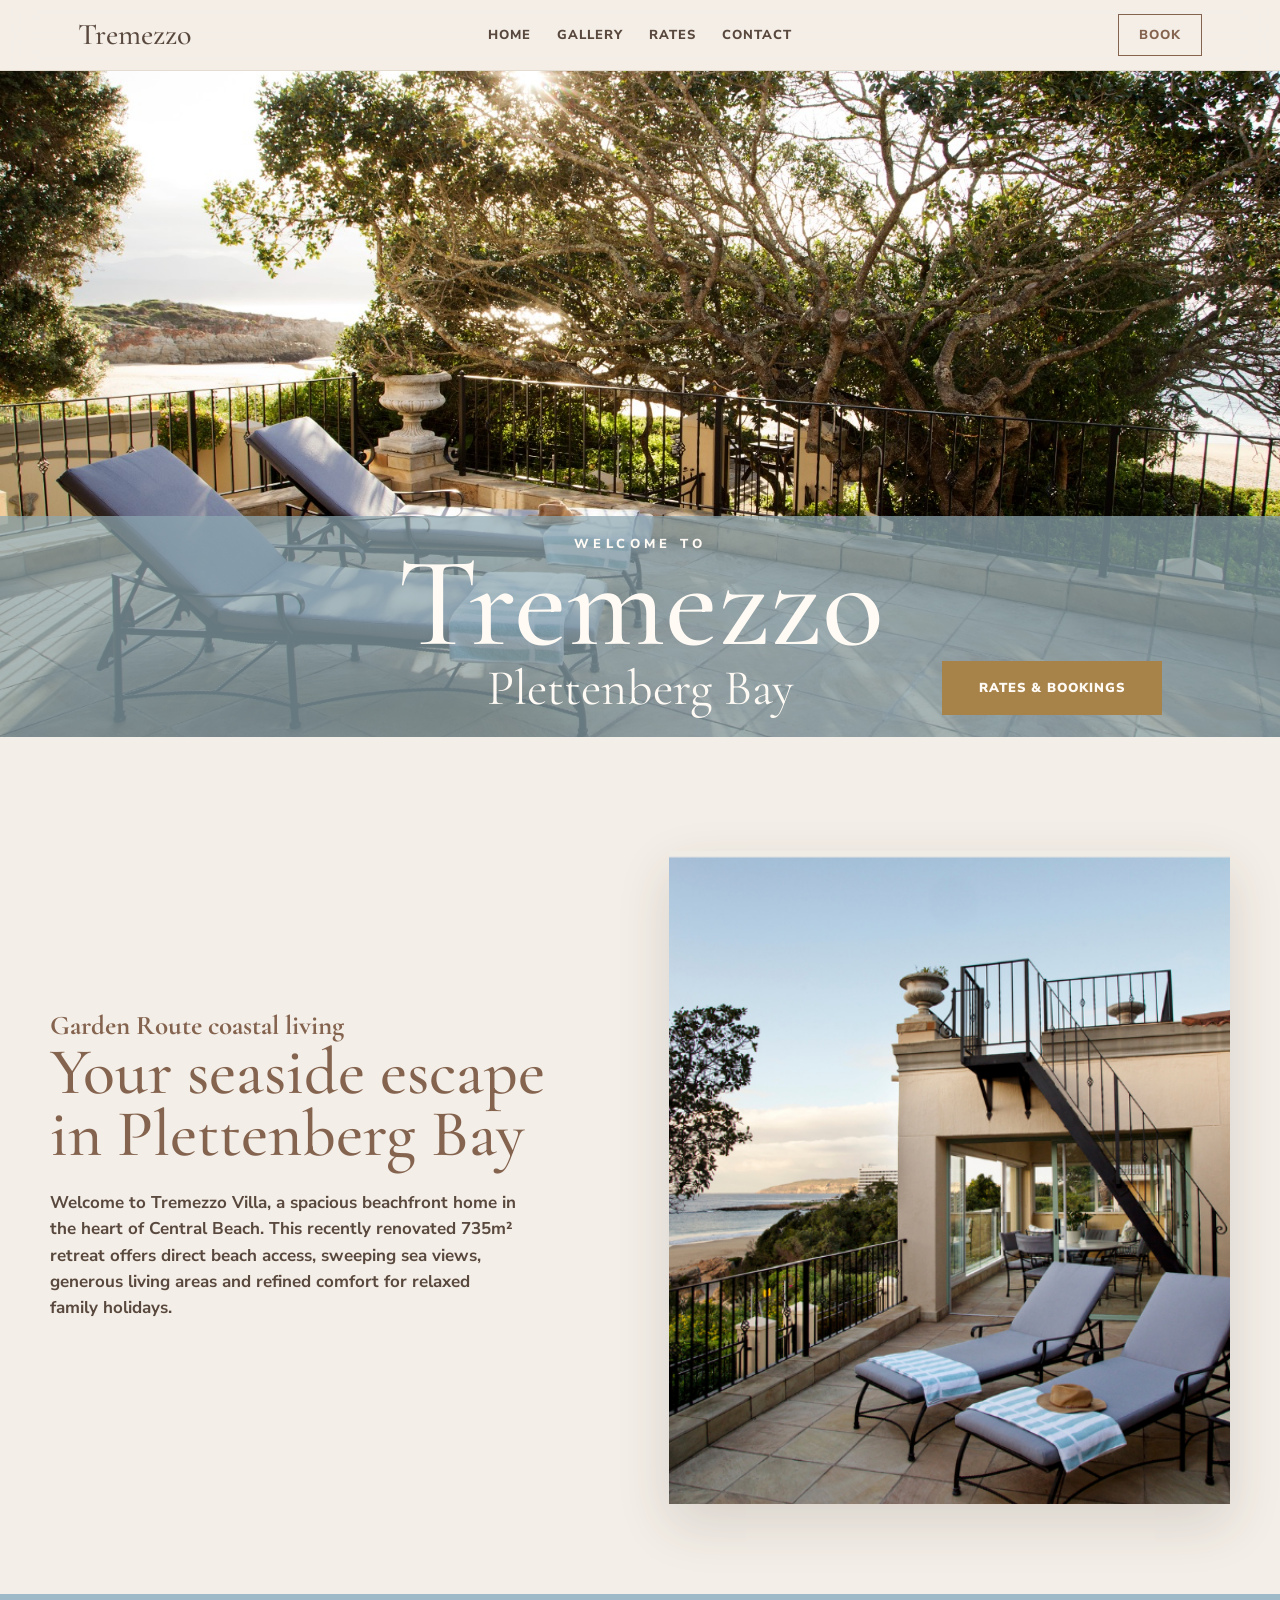
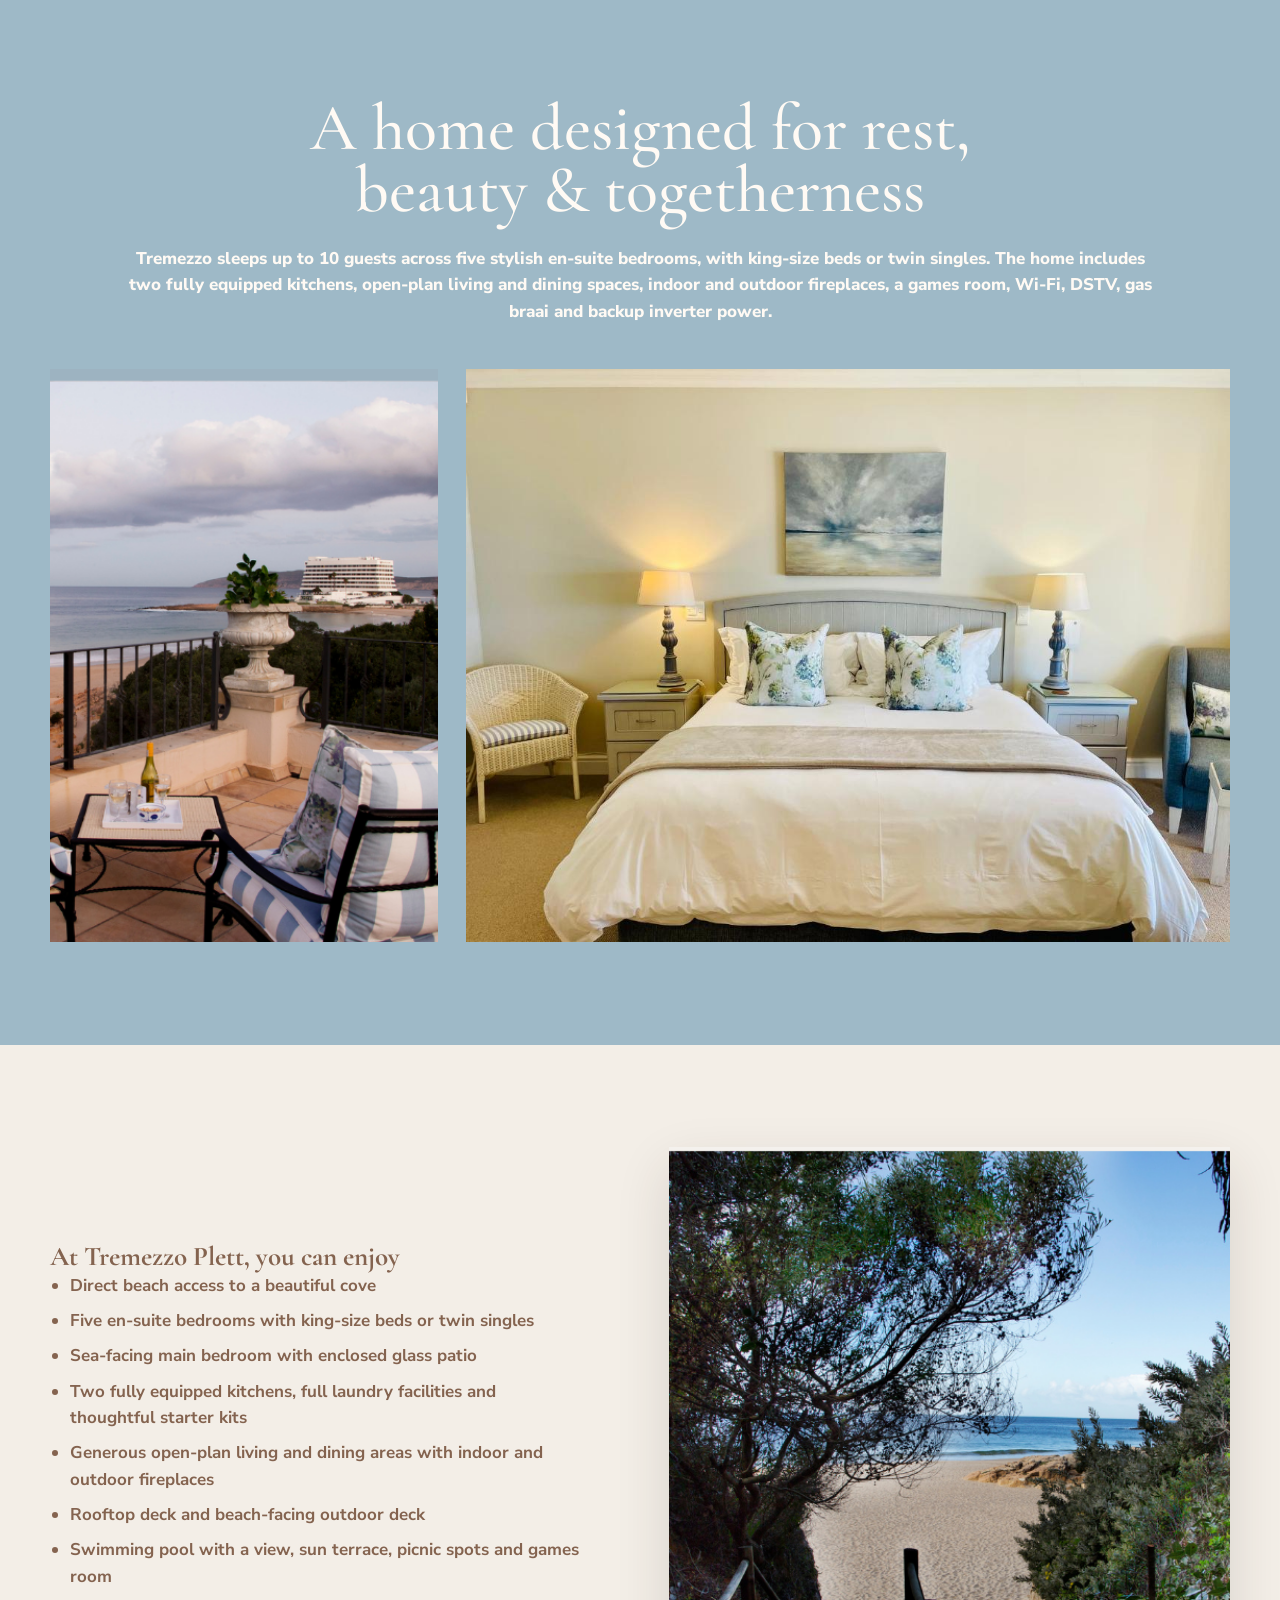
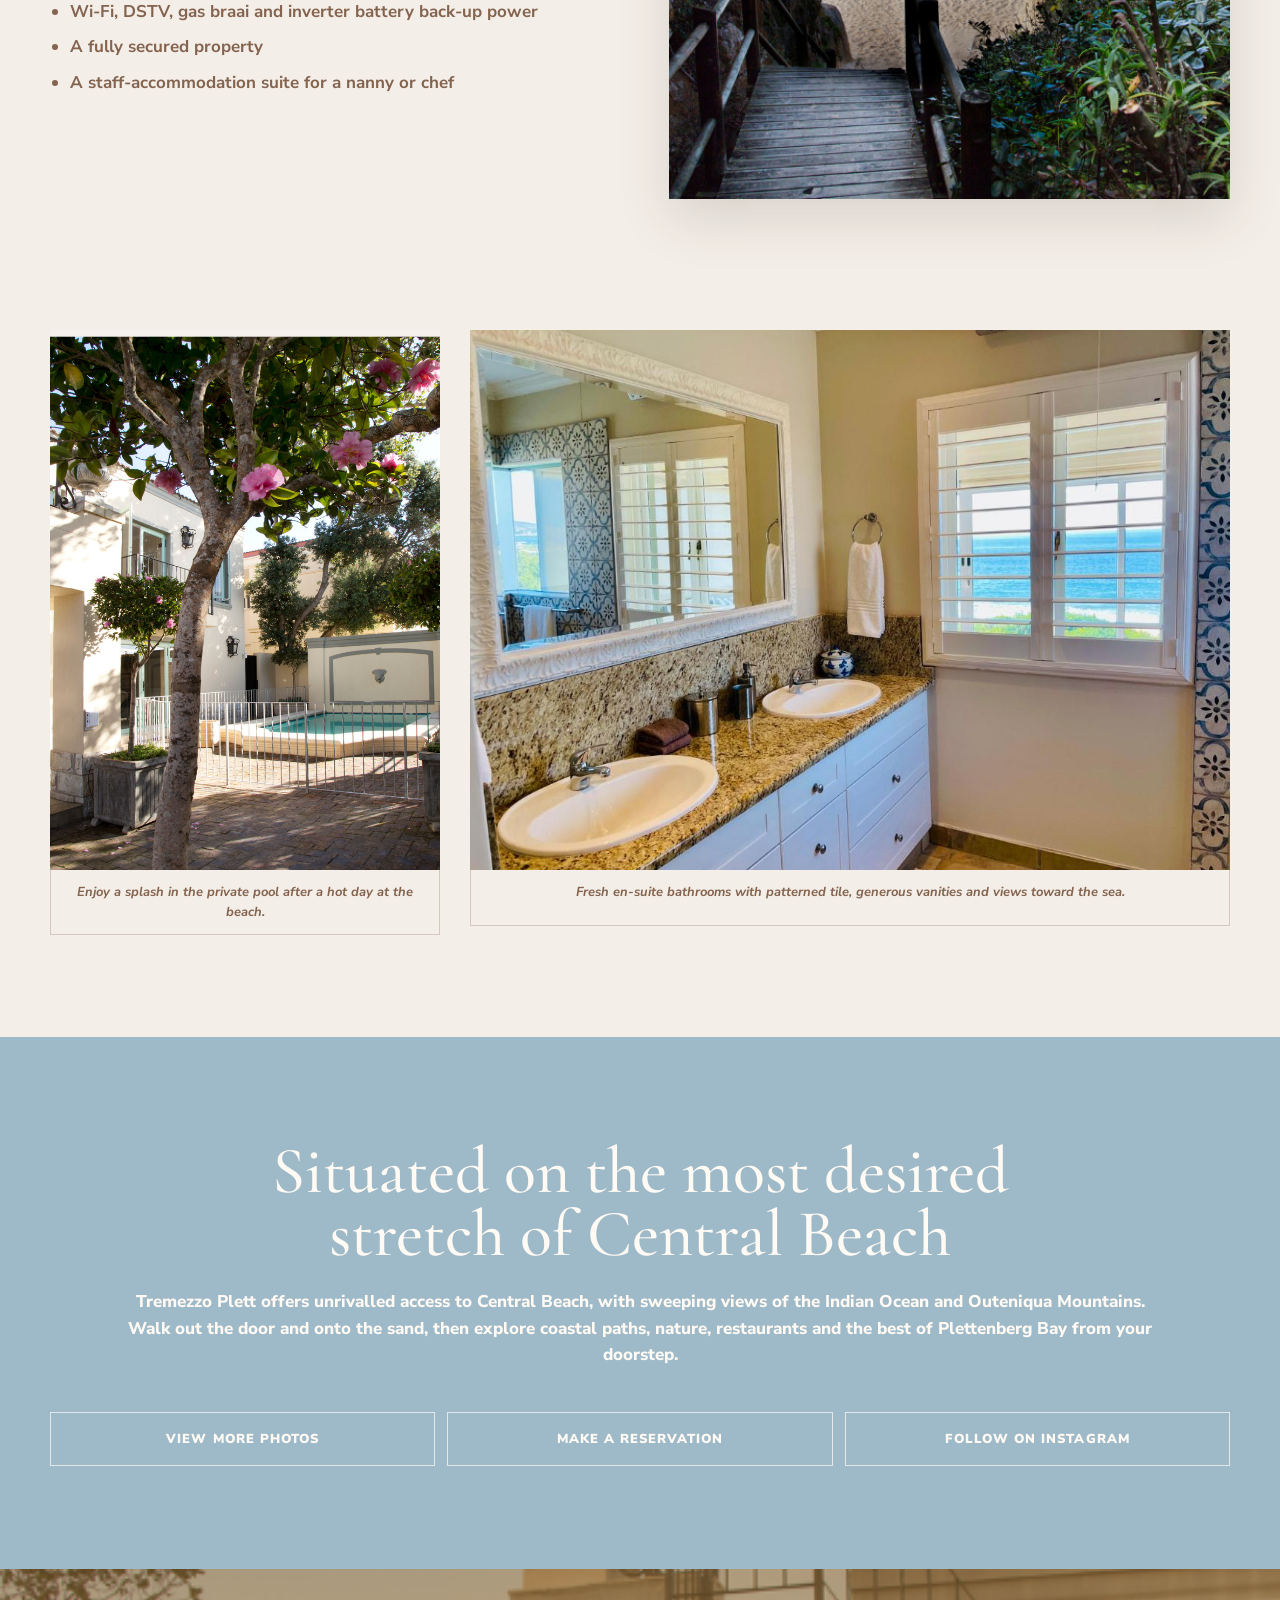
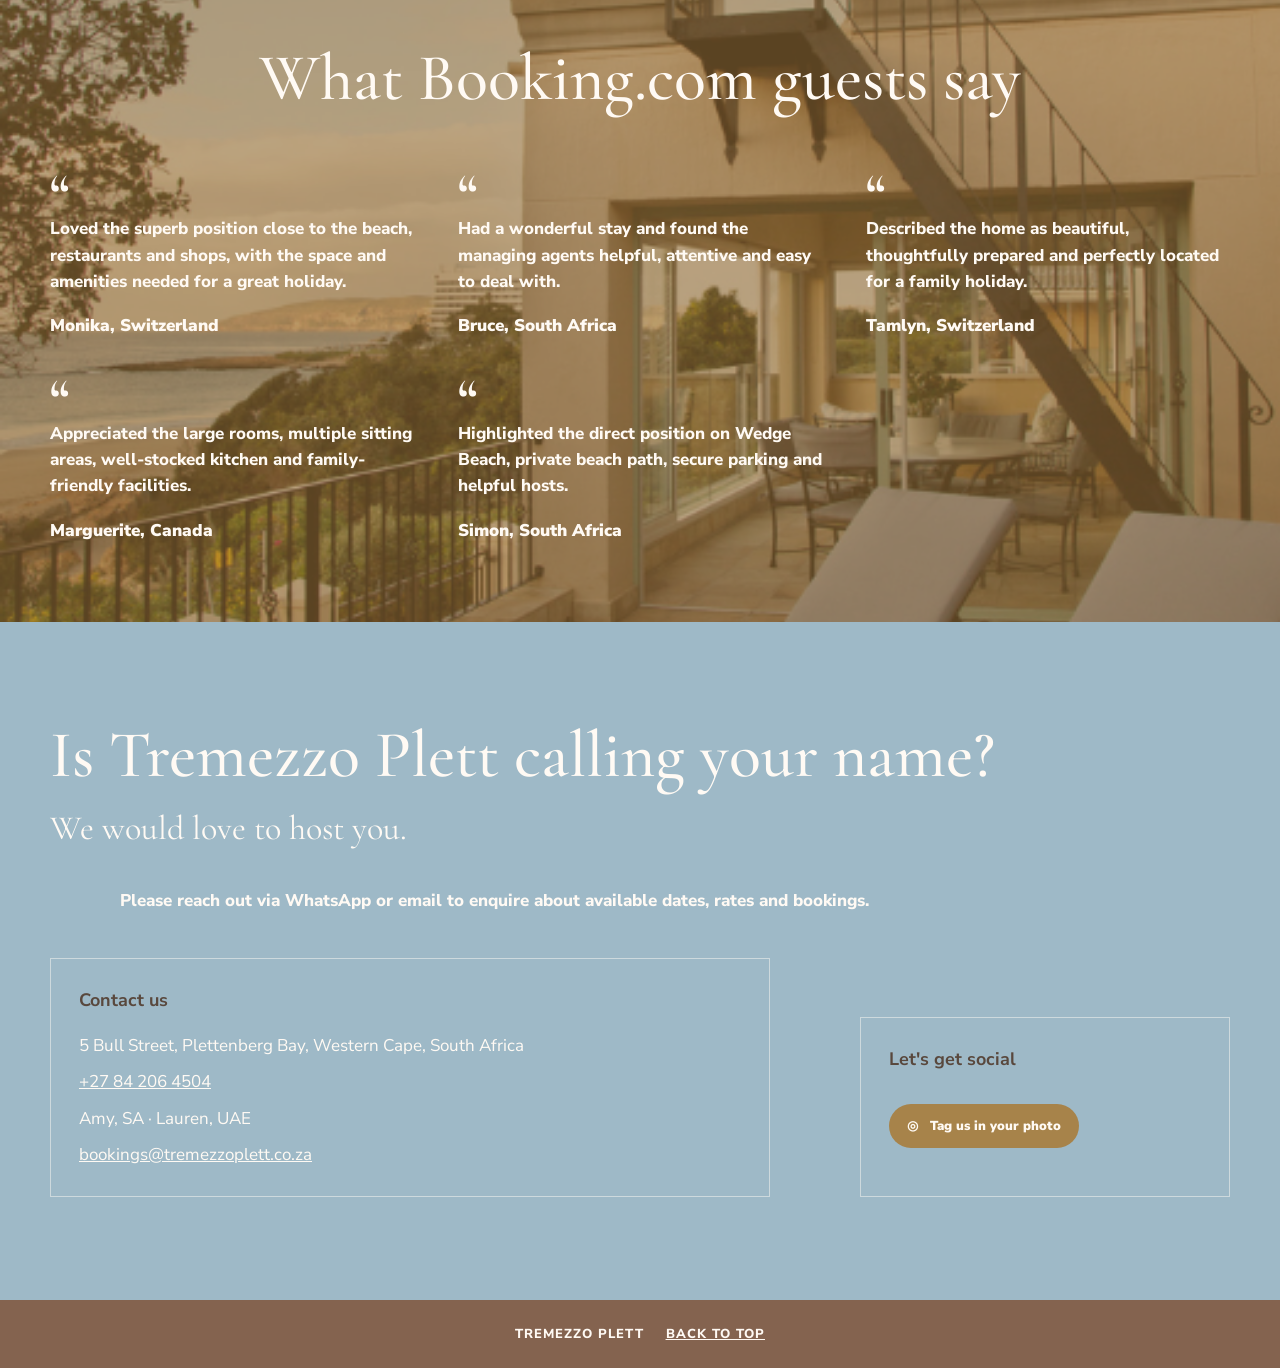
==== index.html @ 3964eca5 "Add editable page content admin" ====
<!doctype html>
<html lang="en">
  <head>
    <meta charset="utf-8" />
    <meta name="viewport" content="width=device-width, initial-scale=1" />
    <title>Tremezzo Plett | Plettenberg Bay Holiday Home</title>
    <meta
      name="description"
      content="Tremezzo Plett is an Italian-style luxury holiday home on Central Beach in Plettenberg Bay, South Africa."
    />
    <link rel="preconnect" href="https://fonts.googleapis.com" />
    <link rel="preconnect" href="https://fonts.gstatic.com" crossorigin />
    <link
      href="https://fonts.googleapis.com/css2?family=Cormorant+Garamond:wght@400;500;600&family=Nunito+Sans:wght@400;600;700;800&display=swap"
      rel="stylesheet"
    />
    <link rel="stylesheet" href="styles.css" />
  </head>
  <body data-page="home">
    <header class="site-header" aria-label="Tremezzo Plett">
      <nav class="nav">
        <a class="brand" href="index.html" aria-label="Tremezzo Plett home">Tremezzo</a>
        <div class="nav-links" aria-label="Main navigation">
          <a href="index.html#home">Home</a>
          <a href="gallery.html">Gallery</a>
          <a href="rates-bookings.html">Rates</a>
          <a href="#contact">Contact</a>
        </div>
        <a class="nav-cta" href="rates-bookings.html">Book</a>
      </nav>
    </header>

    <main id="top">
      <section class="hero" aria-labelledby="hero-title">
        <img class="hero-image" src="assets/header-terrace.jpg" alt="Sunlit terrace loungers overlooking the beach" />
        <div class="hero-panel">
          <p class="eyebrow">Welcome to</p>
          <h1 id="hero-title">Tremezzo</h1>
          <p class="hero-place">Plettenberg Bay</p>
          <a class="button button-gold" href="rates-bookings.html">Rates &amp; bookings</a>
        </div>
      </section>

      <section id="home" class="intro section section-cream">
        <div class="section-grid two-column">
          <div class="copy-block">
          <p class="kicker" data-content="home.intro.kicker">Garden Route coastal living</p>
          <h2 data-content="home.intro.heading">Your seaside escape in Plettenberg Bay</h2>
          <p data-content="home.intro.body">
              Welcome to Tremezzo Villa, a spacious beachfront home in the heart of Central
              Beach. This recently renovated 735m² retreat offers direct beach access, sweeping
              sea views, generous living areas and refined comfort for relaxed family holidays.
            </p>
          </div>
          <figure class="photo-frame photo-offset">
            <img src="assets/terrace.png" alt="Sun loungers on the terrace with ocean views" />
          </figure>
        </div>
      </section>

      <section class="section section-blue centered" aria-labelledby="rest-title">
        <div class="section-inner">
          <h2 id="rest-title" data-content="home.rest.heading">A home designed for rest, beauty &amp; togetherness</h2>
          <p class="wide-text" data-content="home.rest.body">
            Tremezzo sleeps up to 10 guests across five stylish en-suite bedrooms, with king-size
            beds or twin singles. The home includes two fully equipped kitchens, open-plan living
            and dining spaces, indoor and outdoor fireplaces, a games room, Wi-Fi, DSTV, gas braai
            and backup inverter power.
          </p>
          <div class="image-pair">
            <img src="assets/balcony-view.png" alt="Balcony seating overlooking the sea" />
            <img src="assets/booking-bedroom-main.jpg" alt="King bedroom suite at Tremezzo Villa" />
          </div>
        </div>
      </section>

      <section id="amenities" class="section section-cream amenities">
        <div class="section-grid two-column reverse-mobile">
          <div class="copy-block">
            <p class="kicker" data-content="home.amenities.kicker">At Tremezzo Plett, you can enjoy</p>
            <ul class="feature-list" data-content="home.amenities.list" data-content-type="list">
              <li>Direct beach access to a beautiful cove</li>
              <li>Five en-suite bedrooms with king-size beds or twin singles</li>
              <li>Sea-facing main bedroom with enclosed glass patio</li>
              <li>Two fully equipped kitchens, full laundry facilities and thoughtful starter kits</li>
              <li>Generous open-plan living and dining areas with indoor and outdoor fireplaces</li>
              <li>Rooftop deck and beach-facing outdoor deck</li>
              <li>Swimming pool with a view, sun terrace, picnic spots and games room</li>
              <li>Wi-Fi, DSTV, gas braai and inverter battery back-up power</li>
              <li>A fully secured property</li>
              <li>A staff-accommodation suite for a nanny or chef</li>
            </ul>
          </div>
          <figure class="photo-frame">
            <img src="assets/beach-path.png" alt="Wooden staircase leading down to the beach" />
          </figure>
        </div>
      </section>

      <section id="photos" class="section section-cream gallery-strip" aria-label="Property photos">
        <div class="gallery">
          <figure>
            <img src="assets/pool.png" alt="Private pool courtyard shaded by flowering trees" />
            <figcaption>Enjoy a splash in the private pool after a hot day at the beach.</figcaption>
          </figure>
          <figure>
            <img src="assets/booking-bathroom-vanity.jpg" alt="Patterned en-suite bathroom vanity at Tremezzo Villa" />
            <figcaption>
              Fresh en-suite bathrooms with patterned tile, generous vanities and views toward the sea.
            </figcaption>
          </figure>
        </div>
      </section>

      <section id="location" class="section section-blue centered location" aria-labelledby="location-title">
        <div class="section-inner">
          <h2 id="location-title" data-content="home.location.heading">Situated on the most desired stretch of Central Beach</h2>
          <p class="wide-text" data-content="home.location.body">
            Tremezzo Plett offers unrivalled access to Central Beach, with sweeping views of the
            Indian Ocean and Outeniqua Mountains. Walk out the door and onto the sand, then explore
            coastal paths, nature, restaurants and the best of Plettenberg Bay from your doorstep.
          </p>
          <div class="action-row">
            <a class="button button-outline" href="gallery.html">View more photos</a>
            <a class="button button-outline" href="rates-bookings.html">Make a reservation</a>
            <a class="button button-outline" href="https://www.instagram.com/" target="_blank" rel="noreferrer">
              Follow on Instagram
            </a>
          </div>
        </div>
      </section>

      <section class="reviews" aria-labelledby="reviews-title">
        <img class="reviews-bg" src="assets/terrace.png" alt="" aria-hidden="true" />
        <div class="reviews-overlay"></div>
        <div class="reviews-content">
          <h2 id="reviews-title" data-content="home.reviews.heading">What Booking.com guests say</h2>
          <div class="review-grid">
            <blockquote>
              <p>
                <span data-content="home.review.1.text">Loved the superb position close to the beach, restaurants and shops, with the space and amenities needed for a great holiday.</span>
              </p>
              <cite data-content="home.review.1.cite">Monika, Switzerland</cite>
            </blockquote>
            <blockquote>
              <p>
                <span data-content="home.review.2.text">Had a wonderful stay and found the managing agents helpful, attentive and easy to deal with.</span>
              </p>
              <cite data-content="home.review.2.cite">Bruce, South Africa</cite>
            </blockquote>
            <blockquote>
              <p>
                <span data-content="home.review.3.text">Described the home as beautiful, thoughtfully prepared and perfectly located for a family holiday.</span>
              </p>
              <cite data-content="home.review.3.cite">Tamlyn, Switzerland</cite>
            </blockquote>
            <blockquote>
              <p>
                <span data-content="home.review.4.text">Appreciated the large rooms, multiple sitting areas, well-stocked kitchen and family-friendly facilities.</span>
              </p>
              <cite data-content="home.review.4.cite">Marguerite, Canada</cite>
            </blockquote>
            <blockquote>
              <p>
                <span data-content="home.review.5.text">Highlighted the direct position on Wedge Beach, private beach path, secure parking and helpful hosts.</span>
              </p>
              <cite data-content="home.review.5.cite">Simon, South Africa</cite>
            </blockquote>
          </div>
        </div>
      </section>

      <section id="contact" class="section section-blue contact" aria-labelledby="contact-title">
        <div class="section-inner">
          <h2 id="contact-title" data-content="contact.heading">Is Tremezzo Plett calling your name?</h2>
          <p class="subheading" data-content="contact.subheading">We would love to host you.</p>
          <p class="wide-text" data-content="contact.body">
            Please reach out via WhatsApp or email to enquire about available dates, rates and bookings.
          </p>
          <div class="contact-grid">
            <address class="contact-card">
              <strong>Contact us</strong>
              <span>5 Bull Street, Plettenberg Bay, Western Cape, South Africa</span>
              <a href="tel:+27842064504">+27 84 206 4504</a>
              <span>Amy, SA · Lauren, UAE</span>
              <a href="mailto:bookings@tremezzoplett.co.za">bookings@tremezzoplett.co.za</a>
            </address>
            <div class="social-card">
              <strong>Let's get social</strong>
              <a class="instagram-pill" href="https://www.instagram.com/" target="_blank" rel="noreferrer">
                <span aria-hidden="true">◎</span>
                <span>Tag us in your photo</span>
              </a>
            </div>
          </div>
        </div>
      </section>
    </main>

    <footer class="footer">
      <span>Tremezzo Plett</span>
      <a href="#top">Back to top</a>
    </footer>

    <script src="content.js"></script>
    <script src="script.js"></script>
  </body>
</html>
---- styles.css ----
:root {
  --cream: #f3eee7;
  --cream-deep: #e6dacd;
  --blue: #9eb9c7;
  --blue-dark: #6e93a2;
  --brown: #84634f;
  --gold: #a7834a;
  --ink: #59483d;
  --white: #fffaf4;
  --shadow: 0 20px 50px rgba(60, 45, 35, 0.14);
  color-scheme: light;
}

* {
  box-sizing: border-box;
}

html {
  scroll-behavior: smooth;
}

body {
  margin: 0;
  background: var(--cream);
  color: var(--ink);
  font-family: "Nunito Sans", Arial, sans-serif;
  font-size: 17px;
  line-height: 1.55;
}

img {
  display: block;
  width: 100%;
  height: auto;
}

a {
  color: inherit;
}

.site-header {
  position: sticky;
  top: 0;
  z-index: 20;
  background: rgba(244, 238, 231, 0.88);
  border-bottom: 1px solid rgba(132, 99, 79, 0.14);
  backdrop-filter: blur(16px);
}

.nav {
  max-width: 1180px;
  min-height: 70px;
  margin: 0 auto;
  padding: 0 28px;
  display: grid;
  grid-template-columns: 1fr auto 1fr;
  align-items: center;
  gap: 20px;
}

.brand,
h1,
h2 {
  font-family: "Cormorant Garamond", Georgia, serif;
  font-weight: 500;
  letter-spacing: 0;
}

.brand {
  font-size: 30px;
  text-decoration: none;
}

.nav-links {
  display: flex;
  justify-content: center;
  gap: 26px;
  font-size: 13px;
  font-weight: 800;
  letter-spacing: 0.08em;
  text-transform: uppercase;
}

.nav-links a,
.nav-cta {
  text-decoration: none;
}

.nav-cta {
  justify-self: end;
  padding: 10px 20px;
  border: 1px solid currentColor;
  color: var(--brown);
  font-size: 13px;
  font-weight: 800;
  letter-spacing: 0.08em;
  text-transform: uppercase;
}

.hero {
  position: relative;
  min-height: 74vh;
  display: grid;
  align-items: end;
  overflow: hidden;
  background: #263331;
}

.sub-hero {
  position: relative;
  min-height: 640px;
  display: grid;
  align-items: end;
  overflow: hidden;
  background: #263331;
}

.sub-hero > img {
  position: absolute;
  inset: 0;
  height: 100%;
  object-fit: cover;
}

.sub-hero-band {
  position: relative;
  z-index: 2;
  width: 100%;
  padding: 28px;
  color: var(--white);
  background: rgba(142, 168, 178, 0.74);
  border-bottom: 6px solid var(--gold);
  text-align: right;
}

.sub-hero-band h1 {
  margin: 0;
  font-size: clamp(58px, 9vw, 104px);
}

.sub-hero-band p {
  max-width: 1180px;
  margin: 0 auto;
  font-family: "Cormorant Garamond", Georgia, serif;
  font-size: clamp(26px, 4vw, 42px);
  line-height: 1;
}

.sub-hero-band .eyebrow {
  font-family: "Nunito Sans", Arial, sans-serif;
  font-size: 13px;
}

.hero-image {
  position: absolute;
  inset: 0;
  height: 100%;
  object-fit: cover;
}

.hero-panel {
  position: relative;
  z-index: 2;
  width: 100%;
  margin-top: 38vh;
  padding: 18px 28px 22px;
  display: grid;
  grid-template-columns: 1fr minmax(auto, 560px) 1fr;
  align-items: center;
  column-gap: 22px;
  text-align: center;
  color: var(--white);
  background: rgba(142, 168, 178, 0.72);
}

.eyebrow {
  grid-column: 2;
  margin: 0;
  font-size: 13px;
  font-weight: 800;
  letter-spacing: 0.34em;
  text-transform: uppercase;
}

h1 {
  grid-column: 2;
  margin: -8px 0 0;
  font-size: clamp(70px, 12vw, 128px);
  line-height: 0.9;
}

.hero-place {
  grid-column: 2;
  margin: 0;
  font-family: "Cormorant Garamond", Georgia, serif;
  font-size: clamp(30px, 5vw, 50px);
  line-height: 1;
}

.hero-panel .button {
  grid-column: 3;
  justify-self: start;
}

.section {
  padding: clamp(58px, 8vw, 104px) 28px;
}

.section-cream {
  background: var(--cream);
}

.section-blue {
  background: var(--blue);
  color: var(--white);
}

.section-inner,
.section-grid {
  max-width: 1180px;
  margin: 0 auto;
}

.narrow {
  max-width: 820px;
}

.section-grid {
  display: grid;
  grid-template-columns: minmax(0, 0.95fr) minmax(300px, 1fr);
  align-items: center;
  gap: clamp(42px, 8vw, 86px);
}

.copy-block {
  max-width: 560px;
}

.kicker {
  margin: 0 0 10px;
  color: var(--brown);
  font-family: "Cormorant Garamond", Georgia, serif;
  font-size: 27px;
  line-height: 1.15;
}

h2 {
  margin: 0 0 24px;
  font-size: clamp(42px, 6vw, 66px);
  line-height: 0.95;
}

.copy-block h2 {
  color: var(--brown);
}

.copy-block p {
  margin: 0;
  max-width: 470px;
  font-weight: 700;
}

.photo-frame {
  margin: 0;
  box-shadow: var(--shadow);
}

.photo-frame img {
  aspect-ratio: 0.86;
  object-fit: cover;
}

.photo-offset {
  transform: translateY(12px);
}

.centered {
  text-align: center;
}

.centered h2 {
  max-width: 760px;
  margin-left: auto;
  margin-right: auto;
}

.wide-text {
  max-width: 1040px;
  margin: 0 auto 44px;
  font-weight: 800;
}

.image-pair {
  display: grid;
  grid-template-columns: 0.72fr 1.42fr;
  gap: 28px;
  align-items: stretch;
}

.image-pair img {
  min-height: 350px;
  height: 100%;
  object-fit: cover;
}

.amenities .photo-frame img {
  aspect-ratio: 0.86;
}

.feature-list {
  margin: 0;
  padding-left: 1.15em;
  color: var(--brown);
  font-weight: 700;
}

.feature-list li {
  margin: 0 0 9px;
}

.gallery-strip {
  padding-top: 28px;
}

.gallery {
  max-width: 1180px;
  margin: 0 auto;
  display: grid;
  grid-template-columns: 0.78fr 1.52fr;
  gap: 30px;
}

.gallery figure {
  margin: 0;
}

.gallery img {
  height: 540px;
  object-fit: cover;
}

.gallery figcaption {
  min-height: 56px;
  padding: 12px 16px;
  border: 1px solid rgba(132, 99, 79, 0.28);
  border-top: 0;
  color: var(--brown);
  font-size: 13px;
  font-style: italic;
  font-weight: 700;
  text-align: center;
}

.action-row {
  display: grid;
  grid-template-columns: repeat(3, 1fr);
  gap: 12px;
}

.button {
  display: inline-flex;
  min-height: 54px;
  align-items: center;
  justify-content: center;
  padding: 13px 24px;
  border: 1px solid transparent;
  font-size: 13px;
  font-weight: 900;
  letter-spacing: 0.08em;
  text-align: center;
  text-decoration: none;
  text-transform: uppercase;
  transition: transform 160ms ease, background 160ms ease, color 160ms ease;
}

.button:hover {
  transform: translateY(-1px);
}

.button-gold {
  width: 220px;
  background: var(--gold);
  color: var(--white);
}

.button-outline {
  border-color: rgba(255, 250, 244, 0.72);
  color: var(--white);
}

.button-outline:hover {
  background: rgba(255, 250, 244, 0.16);
}

.reviews {
  position: relative;
  min-height: 560px;
  display: grid;
  align-items: center;
  overflow: hidden;
  color: var(--white);
  text-align: center;
}

.reviews-bg,
.reviews-overlay {
  position: absolute;
  inset: 0;
  height: 100%;
}

.reviews-bg {
  object-fit: cover;
}

.reviews-overlay {
  background: rgba(145, 109, 55, 0.62);
}

.reviews-content {
  position: relative;
  z-index: 2;
  width: min(1180px, calc(100% - 56px));
  margin: 0 auto;
  padding: 78px 0;
}

.review-grid {
  display: grid;
  grid-template-columns: repeat(3, 1fr);
  gap: 44px;
  margin-top: 70px;
  text-align: left;
}

blockquote {
  margin: 0;
  font-weight: 800;
}

blockquote::before {
  content: "“";
  display: block;
  margin-bottom: 10px;
  font-family: "Cormorant Garamond", Georgia, serif;
  font-size: 54px;
  line-height: 0.5;
}

blockquote p {
  margin: 0 0 18px;
}

cite {
  font-style: normal;
  font-weight: 900;
}

.contact .subheading {
  margin: -8px 0 32px;
  font-family: "Cormorant Garamond", Georgia, serif;
  font-size: 34px;
}

.contact.pulse .contact-card,
.contact.pulse .social-card {
  animation: contactPulse 900ms ease;
}

.contact-grid {
  display: grid;
  grid-template-columns: minmax(0, 1.4fr) minmax(260px, 0.72fr);
  gap: clamp(28px, 7vw, 110px);
  align-items: end;
  text-align: left;
}

.contact-card,
.social-card {
  min-height: 180px;
  padding: 28px;
  border: 1px solid rgba(255, 250, 244, 0.48);
  font-style: normal;
}

.contact-card {
  display: grid;
  gap: 10px;
}

.contact-card a {
  word-break: break-word;
}

.social-card strong,
.contact-card strong {
  display: block;
  margin-bottom: 8px;
  color: var(--ink);
  font-size: 18px;
}

.instagram-pill {
  display: inline-flex;
  align-items: center;
  gap: 12px;
  margin-top: 22px;
  padding: 12px 18px;
  border-radius: 999px;
  background: var(--gold);
  color: var(--white);
  font-size: 13px;
  font-weight: 900;
  text-decoration: none;
}

.footer {
  padding: 24px 28px;
  display: flex;
  justify-content: center;
  gap: 22px;
  background: #84634f;
  color: var(--white);
  font-size: 13px;
  font-weight: 800;
  letter-spacing: 0.08em;
  text-transform: uppercase;
}

.rates-intro {
  text-align: center;
}

.rates-intro h2,
.gallery-heading h2 {
  color: var(--brown);
}

.rates-intro p {
  margin: 0 auto;
  max-width: 680px;
  font-weight: 800;
}

.rate-grid {
  display: grid;
  grid-template-columns: repeat(3, 1fr);
  gap: 22px;
}

.rate-card {
  min-height: 420px;
  padding: 34px;
  display: flex;
  flex-direction: column;
  justify-content: space-between;
  border: 1px solid rgba(255, 250, 244, 0.5);
  background: rgba(255, 250, 244, 0.08);
}

.rate-card .season {
  margin: 0;
  color: var(--ink);
  font-weight: 900;
  letter-spacing: 0.1em;
  text-transform: uppercase;
}

.rate-card h2 {
  margin: 14px 0 20px;
  font-size: clamp(38px, 5vw, 58px);
}

.rate-card p {
  font-weight: 800;
}

.rate-card strong {
  display: block;
  margin-top: auto;
  font-family: "Cormorant Garamond", Georgia, serif;
  font-size: 56px;
  font-weight: 600;
  line-height: 1;
}

.rate-card span {
  font-weight: 900;
}

.rate-note {
  margin: 28px 0 0;
  color: var(--white);
  font-weight: 800;
  text-align: center;
}

.booking-card {
  min-height: 320px;
  padding: 34px;
  display: grid;
  gap: 12px;
  border: 1px solid rgba(132, 99, 79, 0.25);
  color: var(--brown);
  font-style: normal;
  font-weight: 800;
  box-shadow: var(--shadow);
}

.booking-card strong {
  color: var(--ink);
  font-size: 20px;
}

.booking-card .instagram-pill {
  width: max-content;
}

.booking-calendar {
  display: grid;
  grid-template-columns: repeat(2, minmax(0, 1fr));
  gap: 18px;
}

.calendar-status,
.calendar-legend,
.form-status,
.empty-state {
  font-size: 14px;
  font-weight: 800;
}

.calendar-month {
  min-width: 0;
}

.calendar-month h3 {
  margin: 0 0 10px;
  color: var(--ink);
  font-family: "Cormorant Garamond", Georgia, serif;
  font-size: 30px;
  font-weight: 500;
  line-height: 1;
}

.calendar-grid {
  display: grid;
  grid-template-columns: repeat(7, minmax(0, 1fr));
  gap: 5px;
}

.calendar-day-name,
.calendar-empty,
.calendar-day {
  aspect-ratio: 1;
  display: grid;
  place-items: center;
}

.calendar-day-name {
  aspect-ratio: auto;
  color: var(--blue-dark);
  font-size: 10px;
  font-weight: 900;
  letter-spacing: 0.08em;
  text-transform: uppercase;
}

.calendar-day {
  border: 1px solid rgba(132, 99, 79, 0.18);
  background: rgba(255, 250, 244, 0.7);
  color: var(--ink);
  font: inherit;
  font-size: 12px;
  font-weight: 900;
  cursor: pointer;
}

.calendar-day:hover {
  border-color: var(--gold);
}

.calendar-day.is-selected {
  border-color: var(--gold);
  background: var(--gold);
  color: var(--white);
}

.calendar-day.is-blocked {
  background: rgba(132, 99, 79, 0.18);
  color: rgba(89, 72, 61, 0.45);
}

.calendar-day.is-disabled {
  cursor: not-allowed;
}

.calendar-legend {
  display: flex;
  flex-wrap: wrap;
  gap: 14px;
}

.calendar-legend span {
  display: inline-flex;
  align-items: center;
  gap: 7px;
}

.calendar-legend i {
  width: 14px;
  height: 14px;
  display: inline-block;
  border: 1px solid rgba(132, 99, 79, 0.25);
}

.legend-available {
  background: rgba(255, 250, 244, 0.7);
}

.legend-selected {
  background: var(--gold);
}

.legend-blocked {
  background: rgba(132, 99, 79, 0.18);
}

.enquiry-layout {
  display: grid;
  grid-template-columns: minmax(0, 0.82fr) minmax(360px, 1fr);
  gap: clamp(34px, 8vw, 92px);
  align-items: start;
}

.left-text {
  margin-left: 0;
  margin-right: 0;
}

.booking-form,
.admin-login,
.admin-block-form {
  display: grid;
  gap: 18px;
}

.booking-form {
  padding: 30px;
  border: 1px solid rgba(255, 250, 244, 0.5);
  background: rgba(255, 250, 244, 0.1);
}

.form-row {
  display: grid;
  gap: 16px;
}

.two-fields {
  grid-template-columns: repeat(2, minmax(0, 1fr));
}

label {
  display: grid;
  gap: 7px;
  font-size: 13px;
  font-weight: 900;
  letter-spacing: 0.08em;
  text-transform: uppercase;
}

input,
textarea {
  width: 100%;
  border: 1px solid rgba(132, 99, 79, 0.28);
  border-radius: 0;
  padding: 13px 14px;
  background: rgba(255, 250, 244, 0.95);
  color: var(--ink);
  font: inherit;
  font-size: 16px;
  letter-spacing: 0;
  text-transform: none;
}

textarea {
  resize: vertical;
}

.hidden-field {
  position: absolute;
  left: -10000px;
  width: 1px;
  height: 1px;
  opacity: 0;
}

.turnstile-holder:empty {
  display: none;
}

.form-status {
  margin: 0;
  color: var(--white);
}

.form-status.is-error {
  color: #ffe7dd;
}

.admin-section h1 {
  margin: 0 0 20px;
  color: var(--brown);
  font-size: clamp(54px, 9vw, 90px);
  overflow-wrap: anywhere;
}

.admin-section p {
  font-weight: 800;
}

.admin-login,
.admin-block-form,
.blocked-list {
  margin-top: 28px;
}

.admin-status {
  margin-top: 18px;
  color: var(--brown);
}

.admin-panel[hidden] {
  display: none;
}

.admin-tabs {
  margin-top: 32px;
  display: flex;
  flex-wrap: wrap;
  gap: 10px;
}

.admin-tab {
  min-height: 46px;
  padding: 10px 18px;
  border: 1px solid rgba(132, 99, 79, 0.28);
  background: rgba(255, 250, 244, 0.72);
  color: var(--brown);
  font: inherit;
  font-size: 13px;
  font-weight: 900;
  letter-spacing: 0.08em;
  text-transform: uppercase;
  cursor: pointer;
}

.admin-tab.is-active {
  background: var(--gold);
  border-color: var(--gold);
  color: var(--white);
}

.admin-tool {
  display: none;
  margin-top: 28px;
}

.admin-tool.is-active {
  display: block;
}

.admin-tool-heading h2 {
  margin-bottom: 8px;
  color: var(--brown);
  font-size: clamp(38px, 5vw, 54px);
}

.admin-tool-heading p {
  margin: 0;
}

.content-editor {
  margin-top: 28px;
  display: grid;
  gap: 24px;
}

.content-group {
  margin: 0;
  padding: 22px;
  display: grid;
  gap: 18px;
  border: 1px solid rgba(132, 99, 79, 0.24);
  background: rgba(255, 250, 244, 0.58);
}

.content-group legend {
  padding: 0 8px;
  color: var(--brown);
  font-family: "Cormorant Garamond", Georgia, serif;
  font-size: 28px;
  font-weight: 600;
}

.content-group small {
  color: var(--brown);
  font-size: 12px;
  font-weight: 800;
  letter-spacing: 0;
  text-transform: none;
}

.blocked-list {
  display: grid;
  gap: 12px;
}

.diagnostics {
  padding: 18px;
  border: 1px solid rgba(132, 99, 79, 0.24);
  background: rgba(255, 250, 244, 0.7);
}

.diagnostics summary {
  cursor: pointer;
  color: var(--brown);
  font-weight: 900;
}

.diagnostics ul {
  margin: 14px 0 0;
  padding-left: 1.2em;
}

.diagnostics li {
  margin-bottom: 6px;
  overflow-wrap: anywhere;
}

.blocked-item {
  padding: 16px;
  display: grid;
  grid-template-columns: 1fr auto;
  gap: 16px;
  align-items: center;
  border: 1px solid rgba(132, 99, 79, 0.24);
  background: rgba(255, 250, 244, 0.66);
}

.blocked-item strong,
.blocked-item span {
  display: block;
}

.blocked-item span {
  color: var(--brown);
  font-weight: 800;
}

.button-small {
  min-height: 42px;
  padding: 9px 14px;
  border-color: rgba(132, 99, 79, 0.4);
  color: var(--brown);
}

.gallery-heading {
  margin-bottom: 44px;
  display: grid;
  grid-template-columns: minmax(0, 1fr) auto;
  align-items: end;
  gap: 28px;
}

.gallery-heading h2 {
  max-width: 820px;
  margin-bottom: 0;
}

.masonry-gallery {
  display: grid;
  grid-template-columns: repeat(3, 1fr);
  grid-auto-rows: 260px;
  gap: 20px;
}

.masonry-gallery figure {
  position: relative;
  margin: 0;
  overflow: hidden;
  background: var(--cream-deep);
}

.masonry-gallery figure.wide {
  grid-column: span 2;
}

.masonry-gallery figure.tall {
  grid-row: span 2;
}

.masonry-gallery img {
  height: 100%;
  object-fit: cover;
  transition: transform 260ms ease;
}

.masonry-gallery figure:hover img {
  transform: scale(1.025);
}

.masonry-gallery figcaption {
  position: absolute;
  left: 0;
  right: 0;
  bottom: 0;
  padding: 14px 18px;
  background: linear-gradient(transparent, rgba(46, 34, 29, 0.72));
  color: var(--white);
  font-size: 13px;
  font-weight: 900;
  letter-spacing: 0.08em;
  text-transform: uppercase;
}

@keyframes contactPulse {
  0%,
  100% {
    border-color: rgba(255, 250, 244, 0.48);
  }

  45% {
    border-color: rgba(255, 250, 244, 0.95);
    box-shadow: 0 0 0 6px rgba(255, 250, 244, 0.12);
  }
}

@media (max-width: 860px) {
  body {
    font-size: 16px;
  }

  .nav {
    grid-template-columns: 1fr auto;
    padding: 0 18px;
  }

  .nav-links {
    display: none;
  }

  .hero {
    min-height: 640px;
  }

  .hero-panel {
    grid-template-columns: 1fr;
    padding: 22px 18px 28px;
  }

  .eyebrow,
  h1,
  .hero-place,
  .hero-panel .button {
    grid-column: 1;
  }

  .hero-panel .button {
    justify-self: center;
    margin-top: 22px;
  }

  .section {
    padding: 58px 20px;
  }

  .section-grid,
  .image-pair,
  .gallery,
  .action-row,
  .review-grid,
  .contact-grid,
  .rate-grid,
  .gallery-heading,
  .booking-calendar,
  .enquiry-layout,
  .two-fields {
    grid-template-columns: 1fr;
  }

  .sub-hero {
    min-height: 620px;
  }

  .sub-hero-band {
    text-align: left;
  }

  .reverse-mobile .copy-block {
    order: 2;
  }

  .image-pair img,
  .gallery img {
    min-height: 0;
    height: auto;
    aspect-ratio: 1.1;
  }

  .gallery figcaption {
    min-height: auto;
  }

  .review-grid {
    margin-top: 36px;
    gap: 28px;
  }

  .contact-grid {
    gap: 20px;
  }

  .booking-form,
  .booking-card {
    padding: 22px;
  }

  .rate-card {
    min-height: 320px;
  }

  .masonry-gallery {
    grid-template-columns: 1fr;
    grid-auto-rows: auto;
  }

  .masonry-gallery figure,
  .masonry-gallery figure.wide,
  .masonry-gallery figure.tall {
    grid-column: auto;
    grid-row: auto;
  }

  .masonry-gallery img {
    height: auto;
    aspect-ratio: 1.05;
  }
}

@media (max-width: 520px) {
  .brand {
    font-size: 25px;
  }

  .nav-cta {
    padding: 9px 14px;
  }

  h2 {
    font-size: 42px;
  }

  .kicker {
    font-size: 23px;
  }

  .button {
    width: 100%;
  }

  .button-gold {
    width: min(100%, 260px);
  }

  .contact-card,
  .social-card {
    padding: 22px;
  }

  .blocked-item {
    grid-template-columns: 1fr;
  }
}
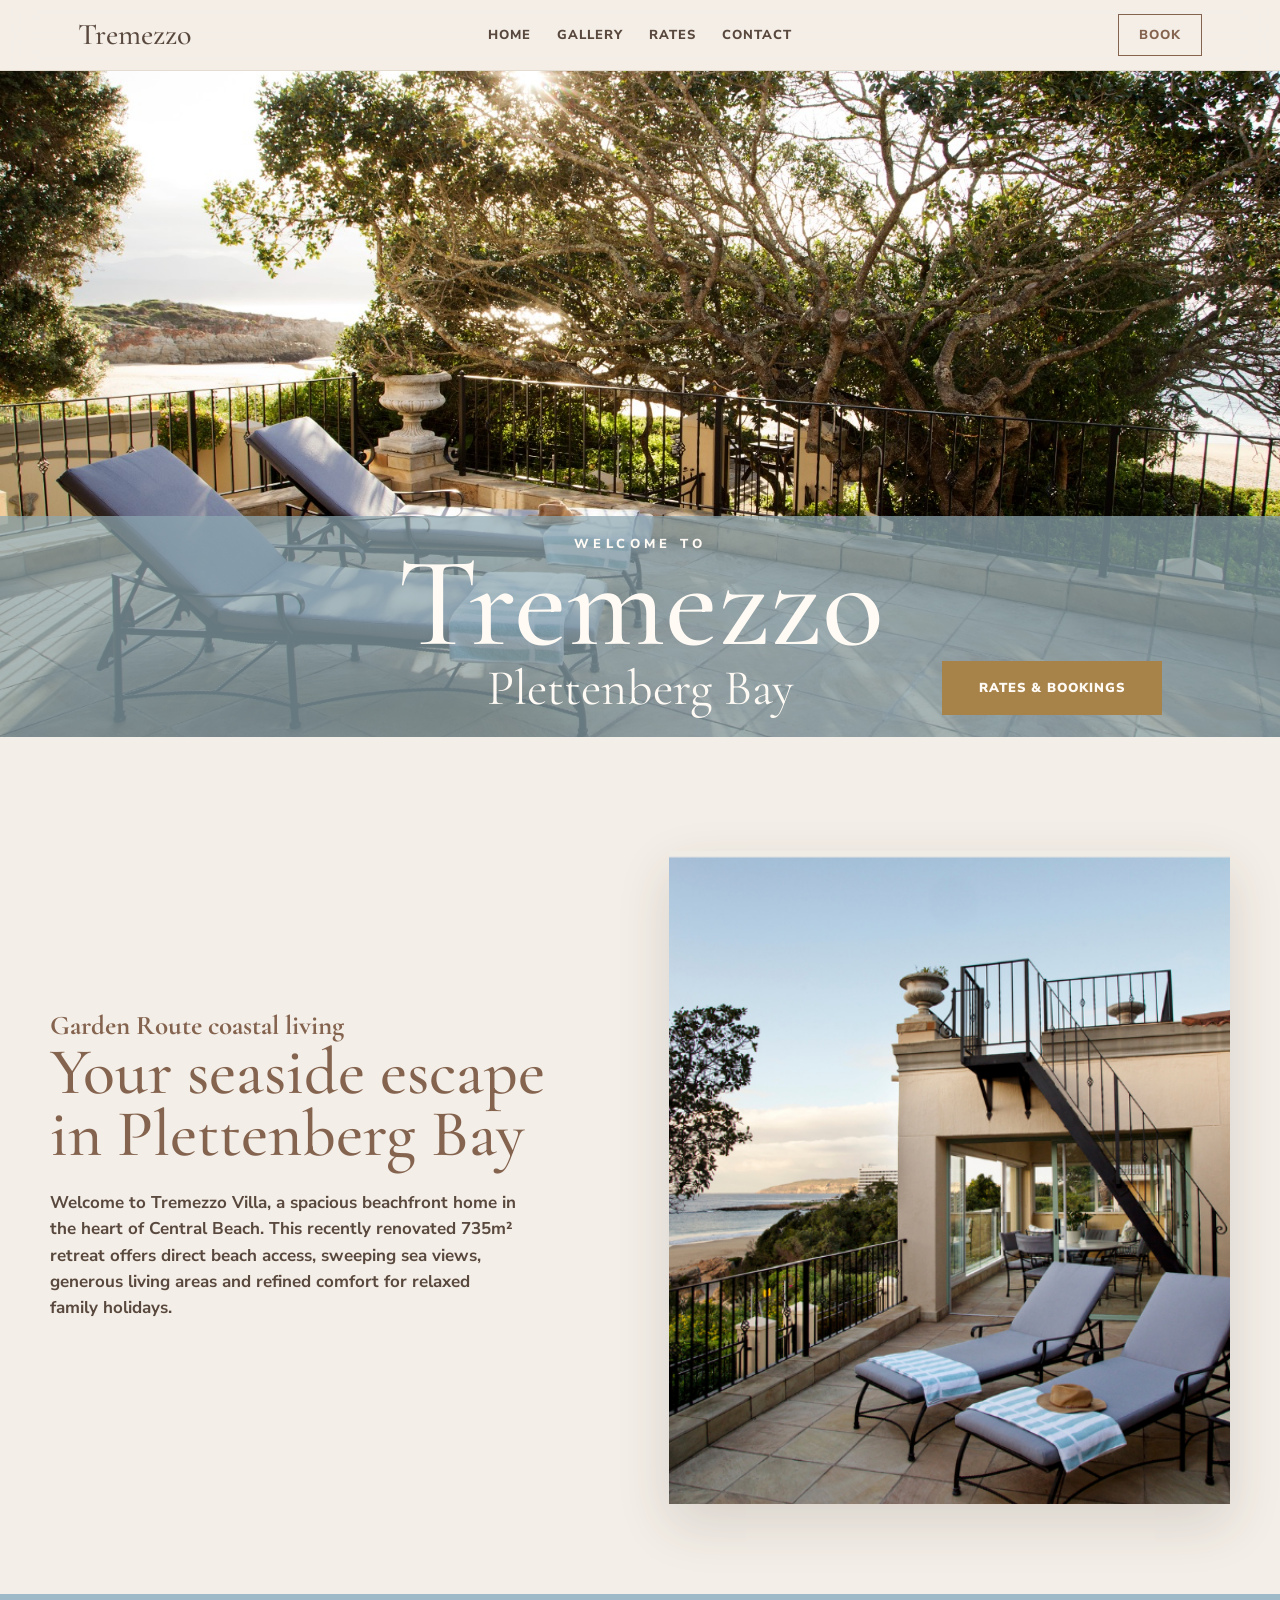
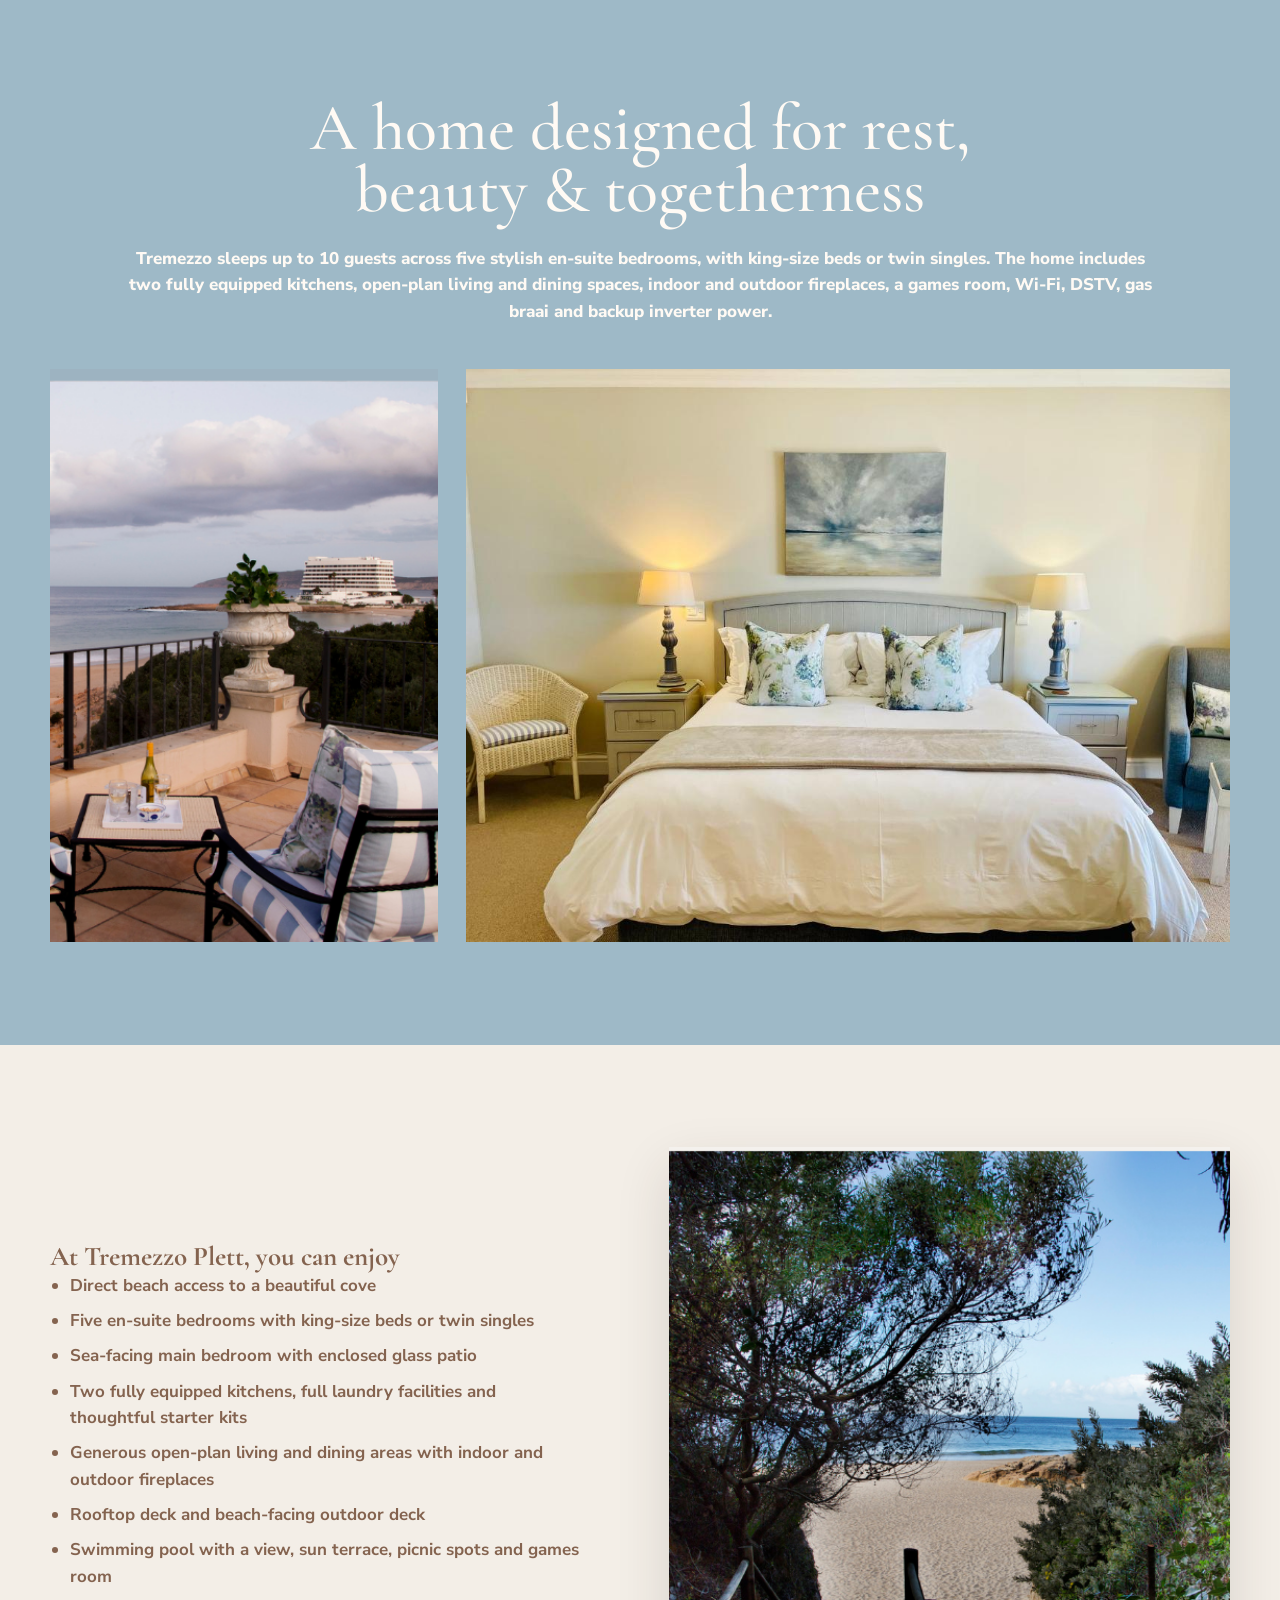
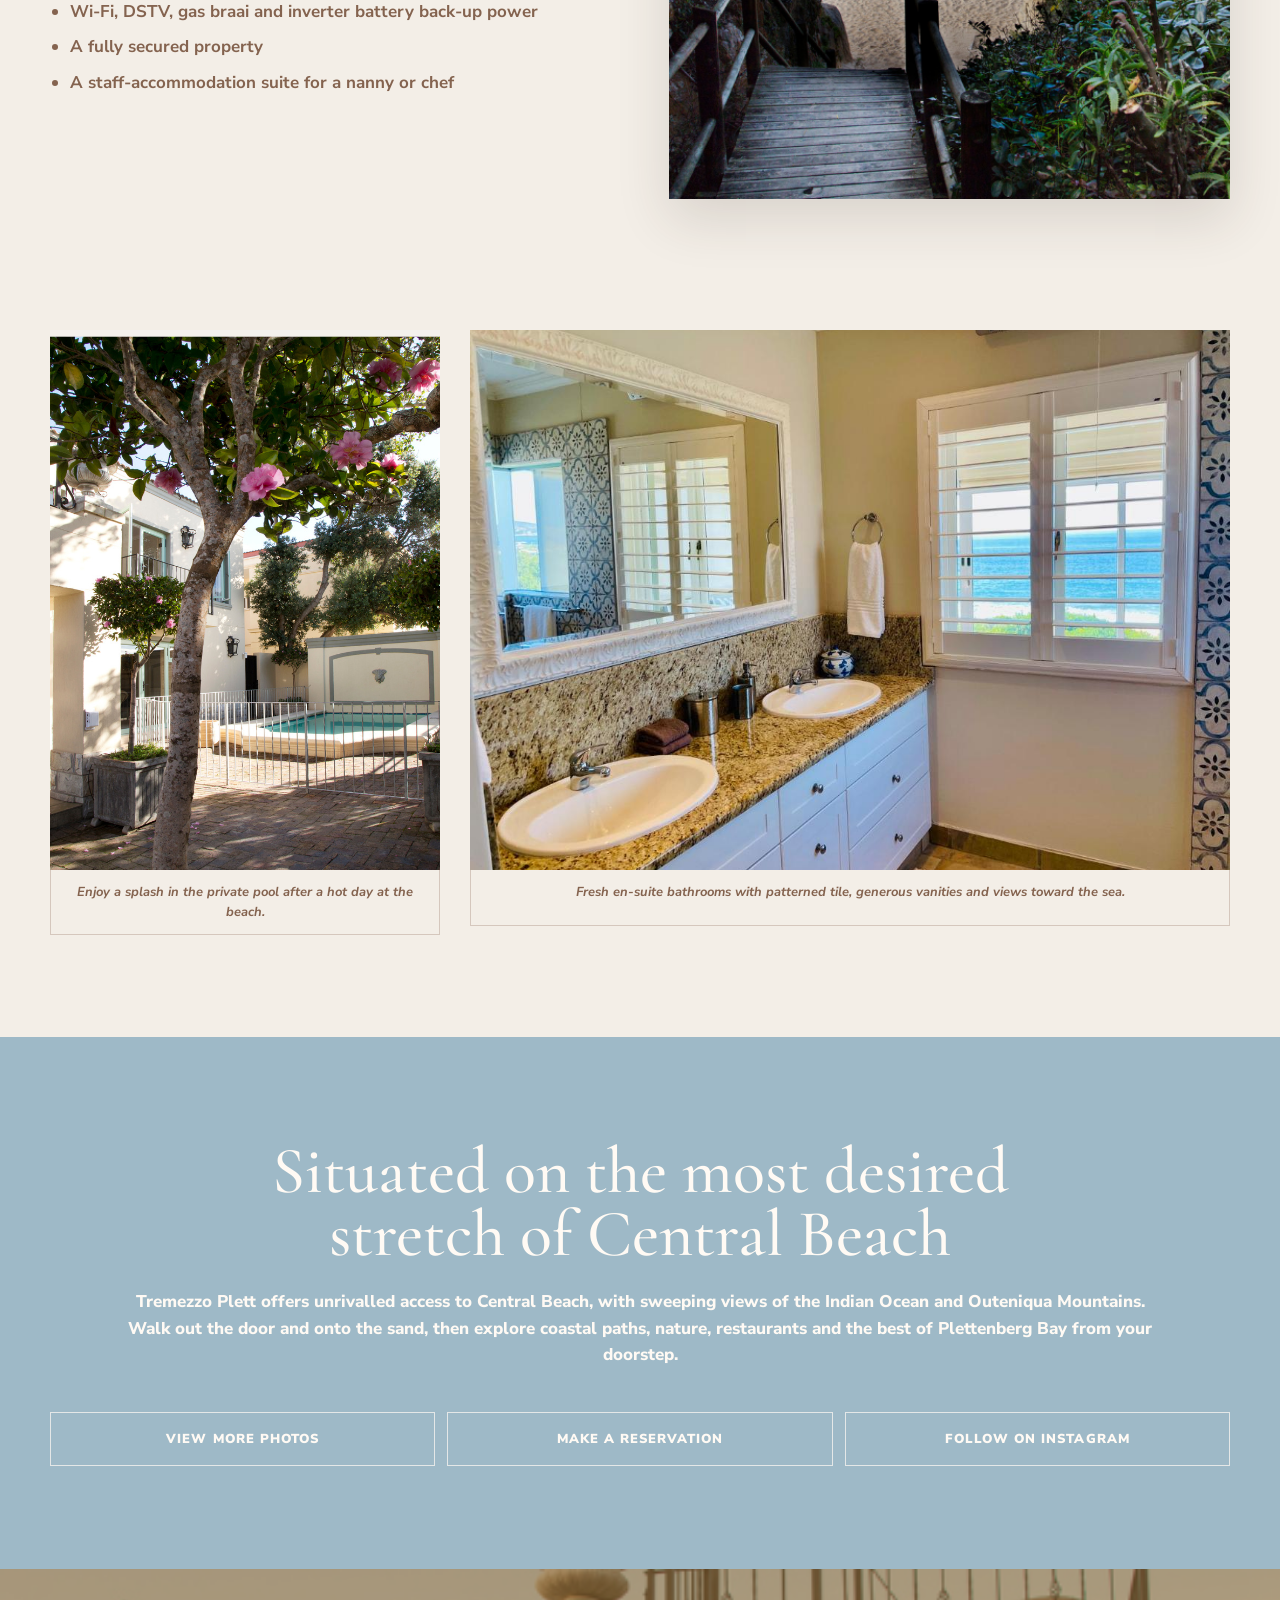
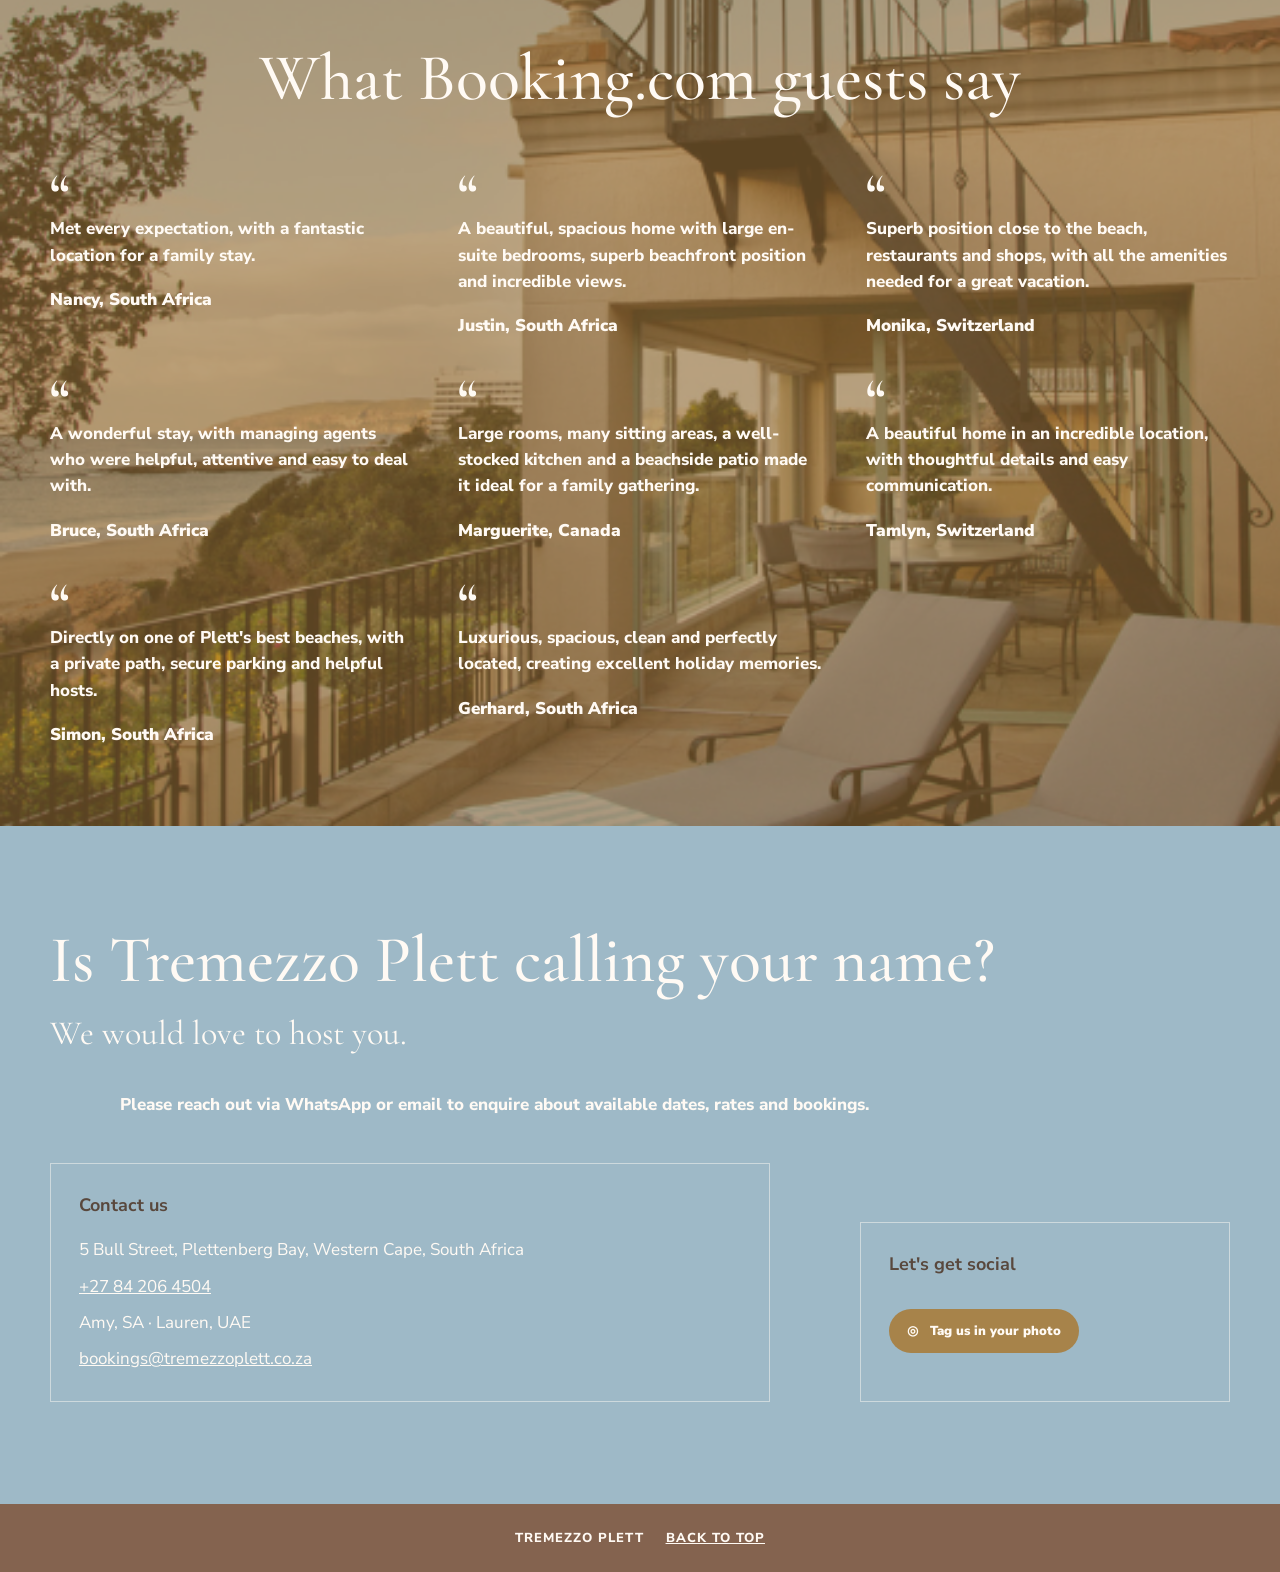
==== commit 35a1d85b: "Add new gallery photos and Booking testimonials" ====
--- a/index.html
+++ b/index.html
@@ -19,14 +19,14 @@
   <body data-page="home">
     <header class="site-header" aria-label="Tremezzo Plett">
       <nav class="nav">
-        <a class="brand" href="index.html" aria-label="Tremezzo Plett home">Tremezzo</a>
+        <a class="brand" href="index.html" aria-label="Tremezzo Plett home" data-content="site.brand">Tremezzo</a>
         <div class="nav-links" aria-label="Main navigation">
-          <a href="index.html#home">Home</a>
-          <a href="gallery.html">Gallery</a>
-          <a href="rates-bookings.html">Rates</a>
-          <a href="#contact">Contact</a>
-        </div>
-        <a class="nav-cta" href="rates-bookings.html">Book</a>
+          <a href="index.html#home" data-content="nav.home">Home</a>
+          <a href="gallery.html" data-content="nav.gallery">Gallery</a>
+          <a href="rates-bookings.html" data-content="nav.rates">Rates</a>
+          <a href="#contact" data-content="nav.contact">Contact</a>
+        </div>
+        <a class="nav-cta" href="rates-bookings.html" data-content="nav.book">Book</a>
       </nav>
     </header>
 
@@ -34,10 +34,10 @@
       <section class="hero" aria-labelledby="hero-title">
         <img class="hero-image" src="assets/header-terrace.jpg" alt="Sunlit terrace loungers overlooking the beach" />
         <div class="hero-panel">
-          <p class="eyebrow">Welcome to</p>
-          <h1 id="hero-title">Tremezzo</h1>
-          <p class="hero-place">Plettenberg Bay</p>
-          <a class="button button-gold" href="rates-bookings.html">Rates &amp; bookings</a>
+          <p class="eyebrow" data-content="home.hero.eyebrow">Welcome to</p>
+          <h1 id="hero-title" data-content="home.hero.title">Tremezzo</h1>
+          <p class="hero-place" data-content="home.hero.place">Plettenberg Bay</p>
+          <a class="button button-gold" href="rates-bookings.html" data-content="home.hero.button">Rates &amp; bookings</a>
         </div>
       </section>
 
@@ -101,12 +101,12 @@
         <div class="gallery">
           <figure>
             <img src="assets/pool.png" alt="Private pool courtyard shaded by flowering trees" />
-            <figcaption>Enjoy a splash in the private pool after a hot day at the beach.</figcaption>
+            <figcaption data-content="home.photo.1.caption">Enjoy a splash in the private pool after a hot day at the beach.</figcaption>
           </figure>
           <figure>
             <img src="assets/booking-bathroom-vanity.jpg" alt="Patterned en-suite bathroom vanity at Tremezzo Villa" />
             <figcaption>
-              Fresh en-suite bathrooms with patterned tile, generous vanities and views toward the sea.
+              <span data-content="home.photo.2.caption">Fresh en-suite bathrooms with patterned tile, generous vanities and views toward the sea.</span>
             </figcaption>
           </figure>
         </div>
@@ -121,10 +121,10 @@
             coastal paths, nature, restaurants and the best of Plettenberg Bay from your doorstep.
           </p>
           <div class="action-row">
-            <a class="button button-outline" href="gallery.html">View more photos</a>
-            <a class="button button-outline" href="rates-bookings.html">Make a reservation</a>
+            <a class="button button-outline" href="gallery.html" data-content="home.location.button.photos">View more photos</a>
+            <a class="button button-outline" href="rates-bookings.html" data-content="home.location.button.reserve">Make a reservation</a>
             <a class="button button-outline" href="https://www.instagram.com/" target="_blank" rel="noreferrer">
-              Follow on Instagram
+              <span data-content="home.location.button.instagram">Follow on Instagram</span>
             </a>
           </div>
         </div>
@@ -138,33 +138,51 @@
           <div class="review-grid">
             <blockquote>
               <p>
-                <span data-content="home.review.1.text">Loved the superb position close to the beach, restaurants and shops, with the space and amenities needed for a great holiday.</span>
-              </p>
-              <cite data-content="home.review.1.cite">Monika, Switzerland</cite>
-            </blockquote>
-            <blockquote>
-              <p>
-                <span data-content="home.review.2.text">Had a wonderful stay and found the managing agents helpful, attentive and easy to deal with.</span>
-              </p>
-              <cite data-content="home.review.2.cite">Bruce, South Africa</cite>
-            </blockquote>
-            <blockquote>
-              <p>
-                <span data-content="home.review.3.text">Described the home as beautiful, thoughtfully prepared and perfectly located for a family holiday.</span>
-              </p>
-              <cite data-content="home.review.3.cite">Tamlyn, Switzerland</cite>
-            </blockquote>
-            <blockquote>
-              <p>
-                <span data-content="home.review.4.text">Appreciated the large rooms, multiple sitting areas, well-stocked kitchen and family-friendly facilities.</span>
-              </p>
-              <cite data-content="home.review.4.cite">Marguerite, Canada</cite>
-            </blockquote>
-            <blockquote>
-              <p>
-                <span data-content="home.review.5.text">Highlighted the direct position on Wedge Beach, private beach path, secure parking and helpful hosts.</span>
-              </p>
-              <cite data-content="home.review.5.cite">Simon, South Africa</cite>
+                <span data-content="home.review.1.text">Met every expectation, with a fantastic location for a family stay.</span>
+              </p>
+              <cite data-content="home.review.1.cite">Nancy, South Africa</cite>
+            </blockquote>
+            <blockquote>
+              <p>
+                <span data-content="home.review.2.text">A beautiful, spacious home with large en-suite bedrooms, superb beachfront position and incredible views.</span>
+              </p>
+              <cite data-content="home.review.2.cite">Justin, South Africa</cite>
+            </blockquote>
+            <blockquote>
+              <p>
+                <span data-content="home.review.3.text">Superb position close to the beach, restaurants and shops, with all the amenities needed for a great vacation.</span>
+              </p>
+              <cite data-content="home.review.3.cite">Monika, Switzerland</cite>
+            </blockquote>
+            <blockquote>
+              <p>
+                <span data-content="home.review.4.text">A wonderful stay, with managing agents who were helpful, attentive and easy to deal with.</span>
+              </p>
+              <cite data-content="home.review.4.cite">Bruce, South Africa</cite>
+            </blockquote>
+            <blockquote>
+              <p>
+                <span data-content="home.review.5.text">Large rooms, many sitting areas, a well-stocked kitchen and a beachside patio made it ideal for a family gathering.</span>
+              </p>
+              <cite data-content="home.review.5.cite">Marguerite, Canada</cite>
+            </blockquote>
+            <blockquote>
+              <p>
+                <span data-content="home.review.6.text">A beautiful home in an incredible location, with thoughtful details and easy communication.</span>
+              </p>
+              <cite data-content="home.review.6.cite">Tamlyn, Switzerland</cite>
+            </blockquote>
+            <blockquote>
+              <p>
+                <span data-content="home.review.7.text">Directly on one of Plett's best beaches, with a private path, secure parking and helpful hosts.</span>
+              </p>
+              <cite data-content="home.review.7.cite">Simon, South Africa</cite>
+            </blockquote>
+            <blockquote>
+              <p>
+                <span data-content="home.review.8.text">Luxurious, spacious, clean and perfectly located, creating excellent holiday memories.</span>
+              </p>
+              <cite data-content="home.review.8.cite">Gerhard, South Africa</cite>
             </blockquote>
           </div>
         </div>
@@ -179,17 +197,17 @@
           </p>
           <div class="contact-grid">
             <address class="contact-card">
-              <strong>Contact us</strong>
-              <span>5 Bull Street, Plettenberg Bay, Western Cape, South Africa</span>
-              <a href="tel:+27842064504">+27 84 206 4504</a>
-              <span>Amy, SA · Lauren, UAE</span>
-              <a href="mailto:bookings@tremezzoplett.co.za">bookings@tremezzoplett.co.za</a>
+              <strong data-content="contact.card.heading">Contact us</strong>
+              <span data-content="contact.address">5 Bull Street, Plettenberg Bay, Western Cape, South Africa</span>
+              <a href="tel:+27842064504" data-content="contact.phone" data-content-href="tel">+27 84 206 4504</a>
+              <span data-content="contact.people">Amy, SA · Lauren, UAE</span>
+              <a href="mailto:bookings@tremezzoplett.co.za" data-content="contact.email" data-content-href="mailto">bookings@tremezzoplett.co.za</a>
             </address>
             <div class="social-card">
-              <strong>Let's get social</strong>
+              <strong data-content="contact.social.heading">Let's get social</strong>
               <a class="instagram-pill" href="https://www.instagram.com/" target="_blank" rel="noreferrer">
                 <span aria-hidden="true">◎</span>
-                <span>Tag us in your photo</span>
+                <span data-content="contact.social.button">Tag us in your photo</span>
               </a>
             </div>
           </div>
@@ -198,8 +216,8 @@
     </main>
 
     <footer class="footer">
-      <span>Tremezzo Plett</span>
-      <a href="#top">Back to top</a>
+      <span data-content="footer.brand">Tremezzo Plett</span>
+      <a href="#top" data-content="footer.backToTop">Back to top</a>
     </footer>
 
     <script src="content.js"></script>
--- a/styles.css
+++ b/styles.css
@@ -886,6 +886,30 @@
   gap: 24px;
 }
 
+.content-save-bar {
+  position: sticky;
+  bottom: 18px;
+  z-index: 4;
+  padding: 16px;
+  display: grid;
+  grid-template-columns: auto 1fr;
+  gap: 18px;
+  align-items: center;
+  border: 1px solid rgba(132, 99, 79, 0.24);
+  background: rgba(243, 238, 231, 0.94);
+  box-shadow: var(--shadow);
+  backdrop-filter: blur(12px);
+}
+
+.content-save-bar .button:disabled {
+  cursor: wait;
+  opacity: 0.68;
+}
+
+.content-status {
+  color: var(--brown);
+}
+
 .content-group {
   margin: 0;
   padding: 22px;
@@ -1181,4 +1205,8 @@
   .blocked-item {
     grid-template-columns: 1fr;
   }
-}
+
+  .content-save-bar {
+    grid-template-columns: 1fr;
+  }
+}
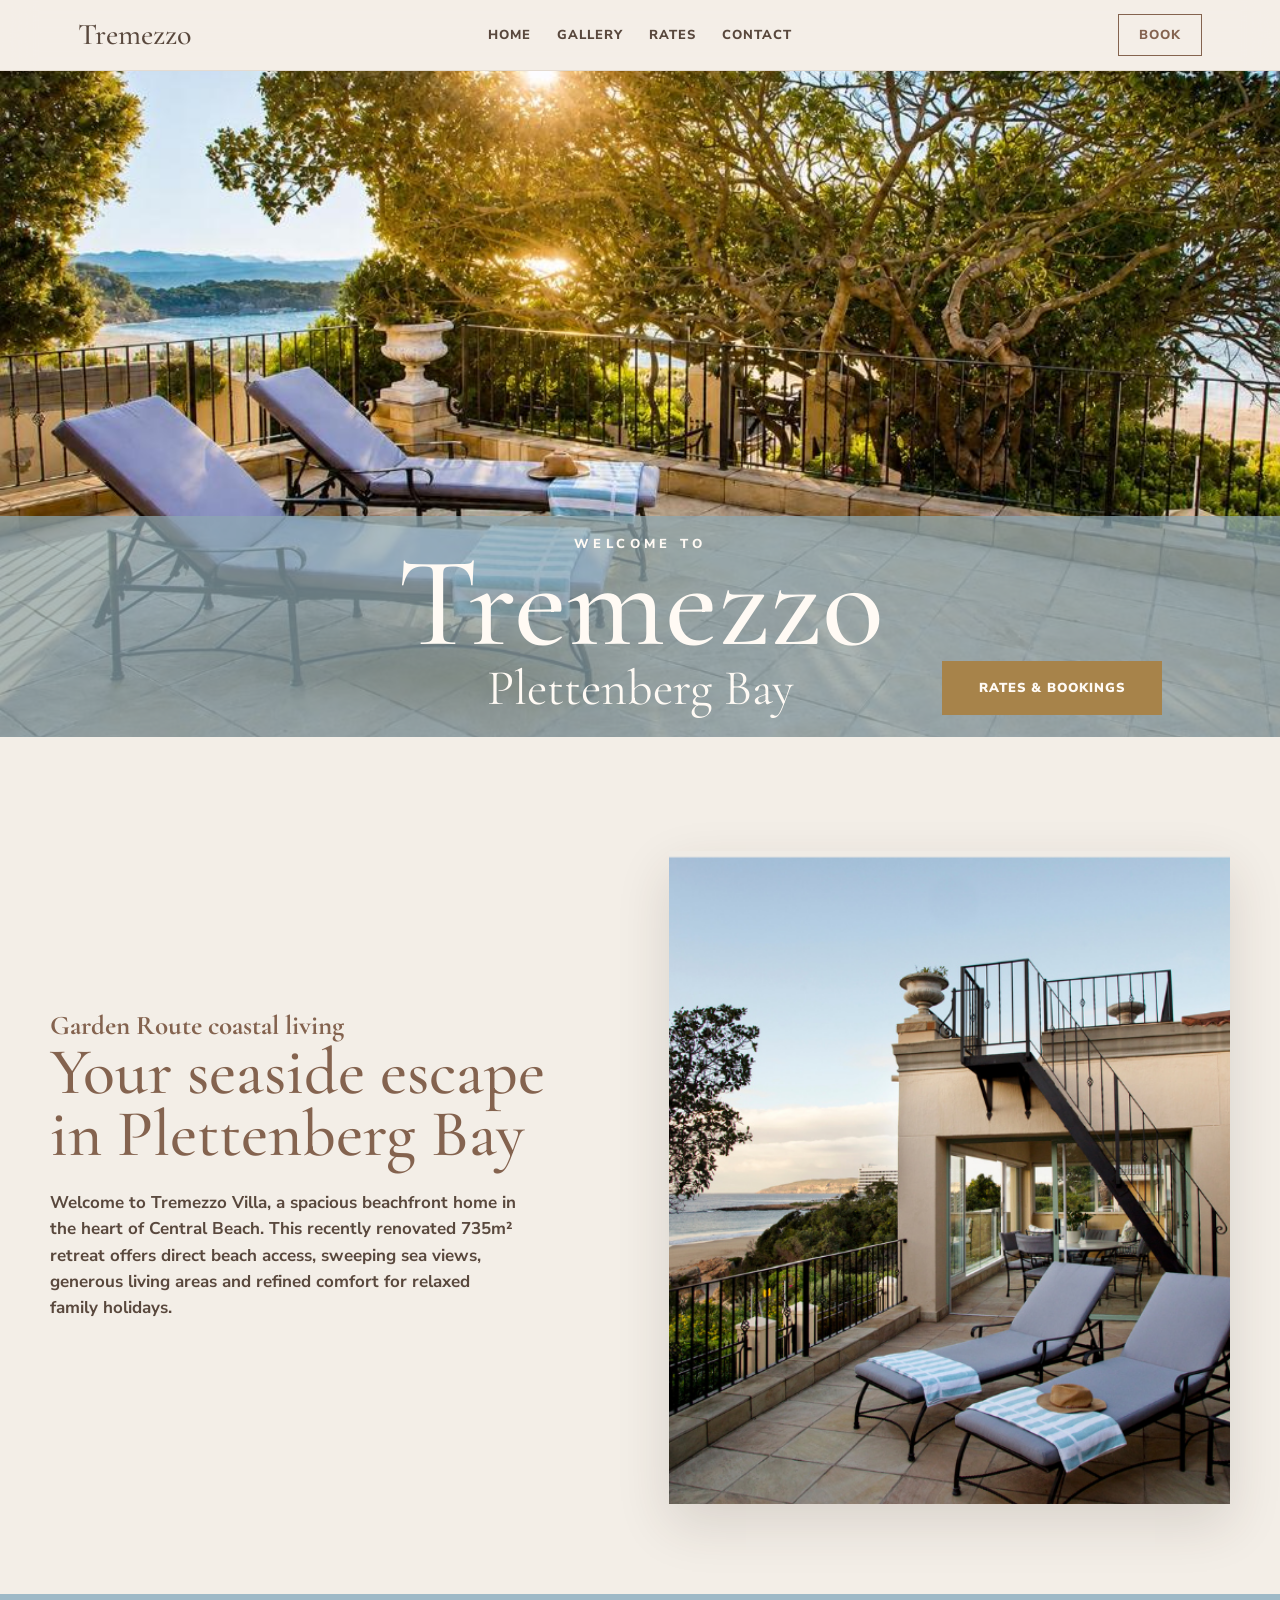
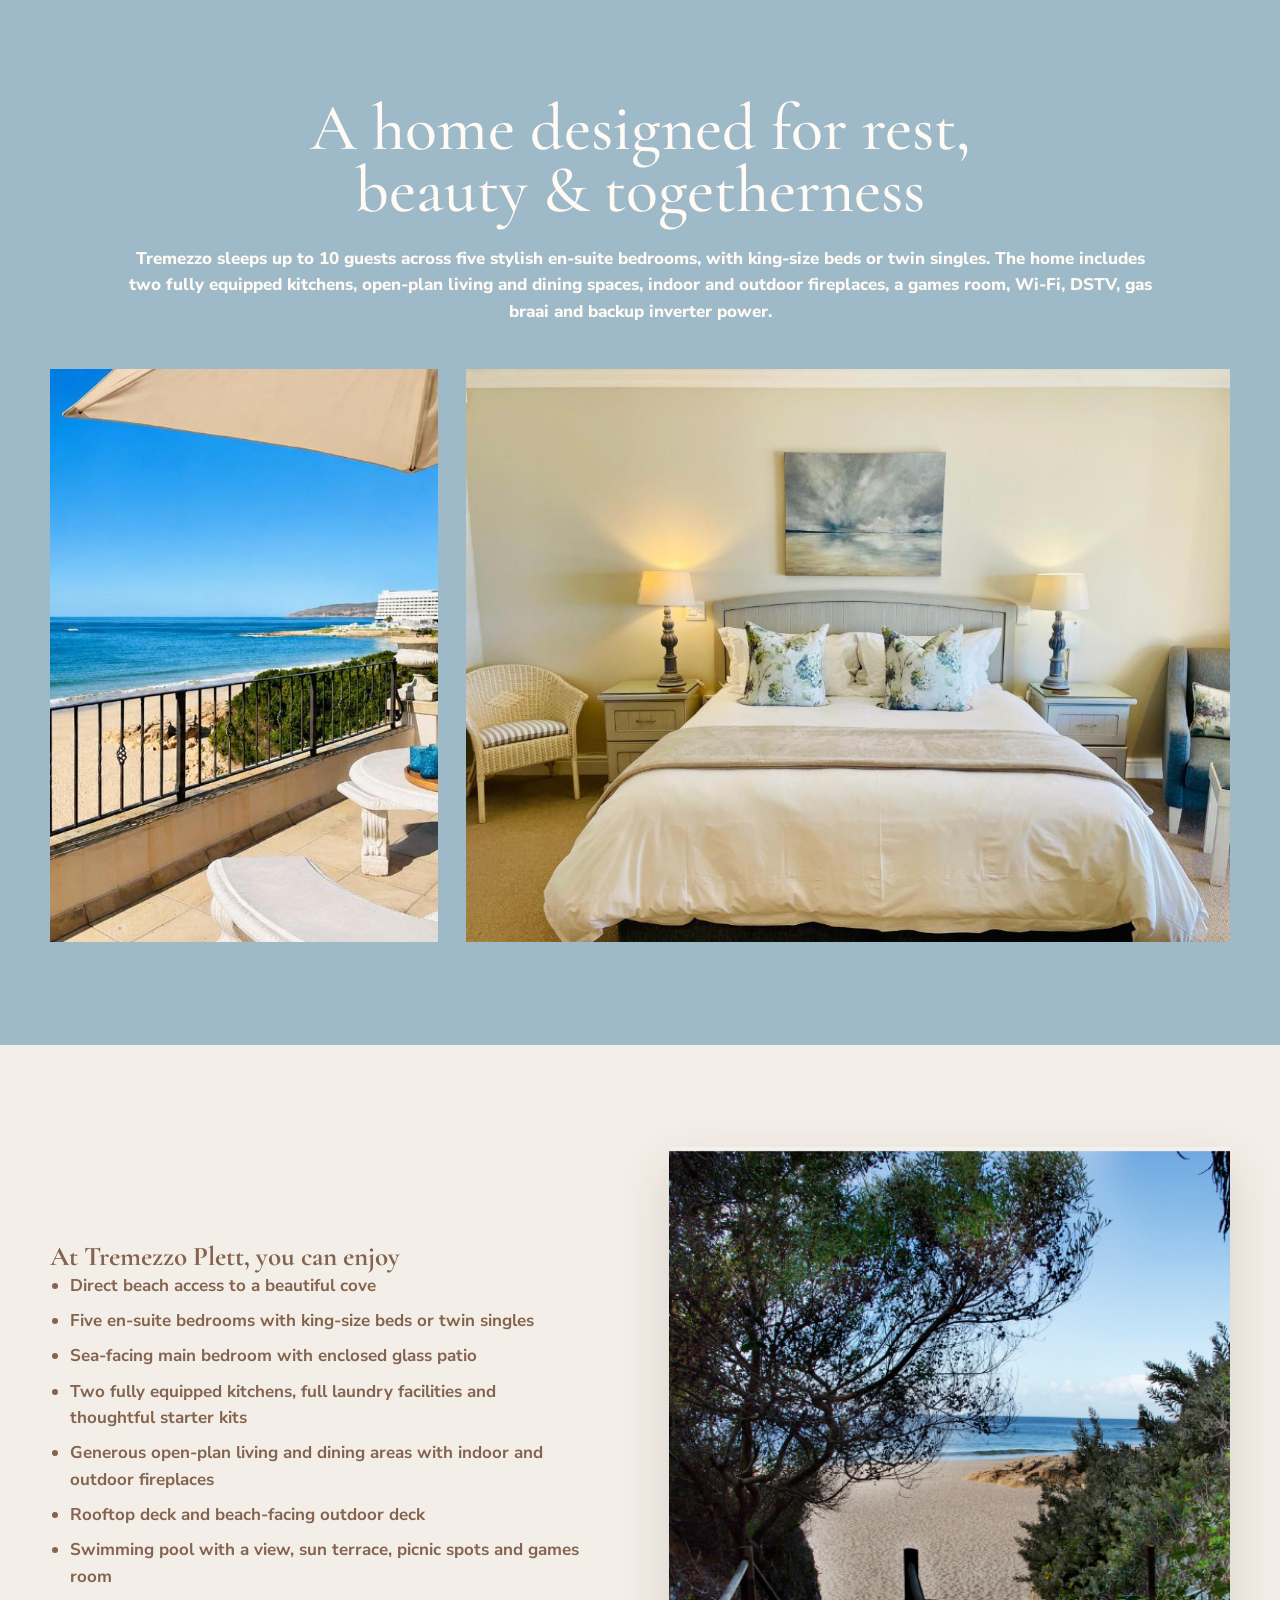
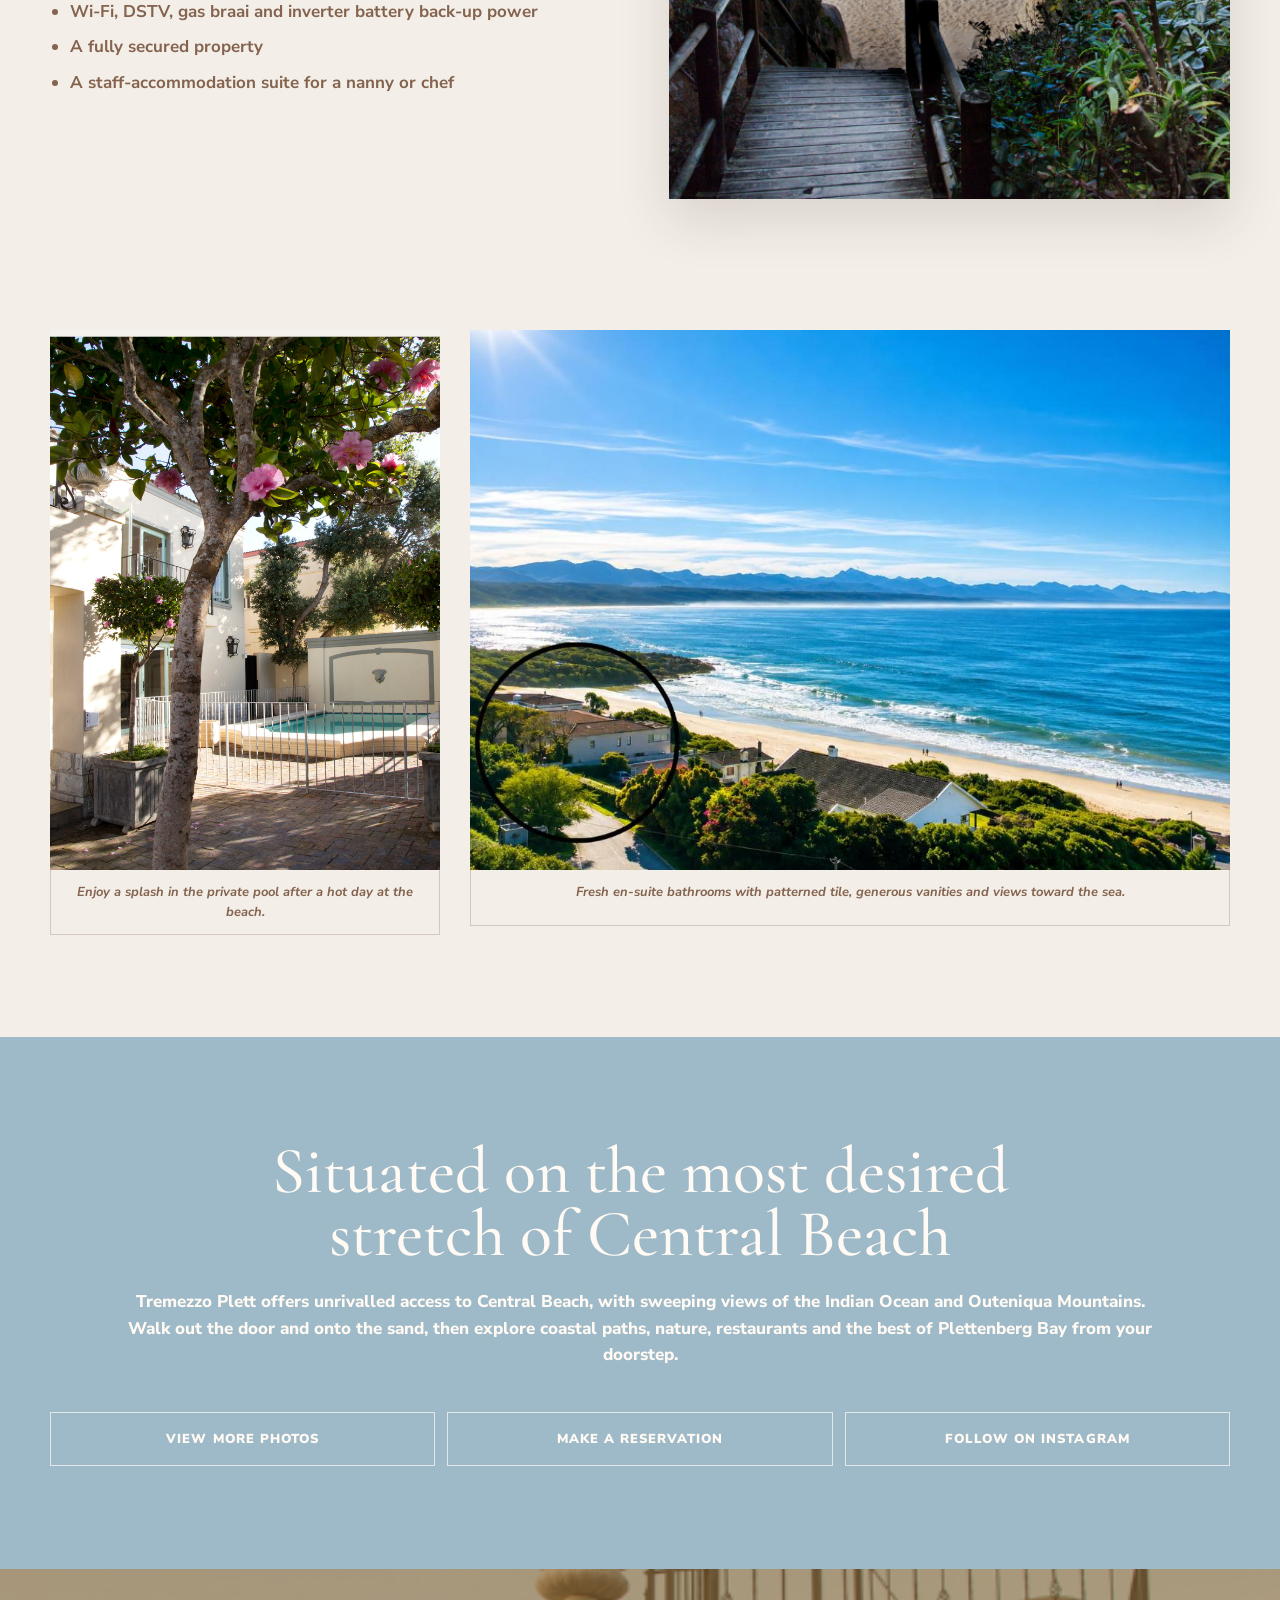
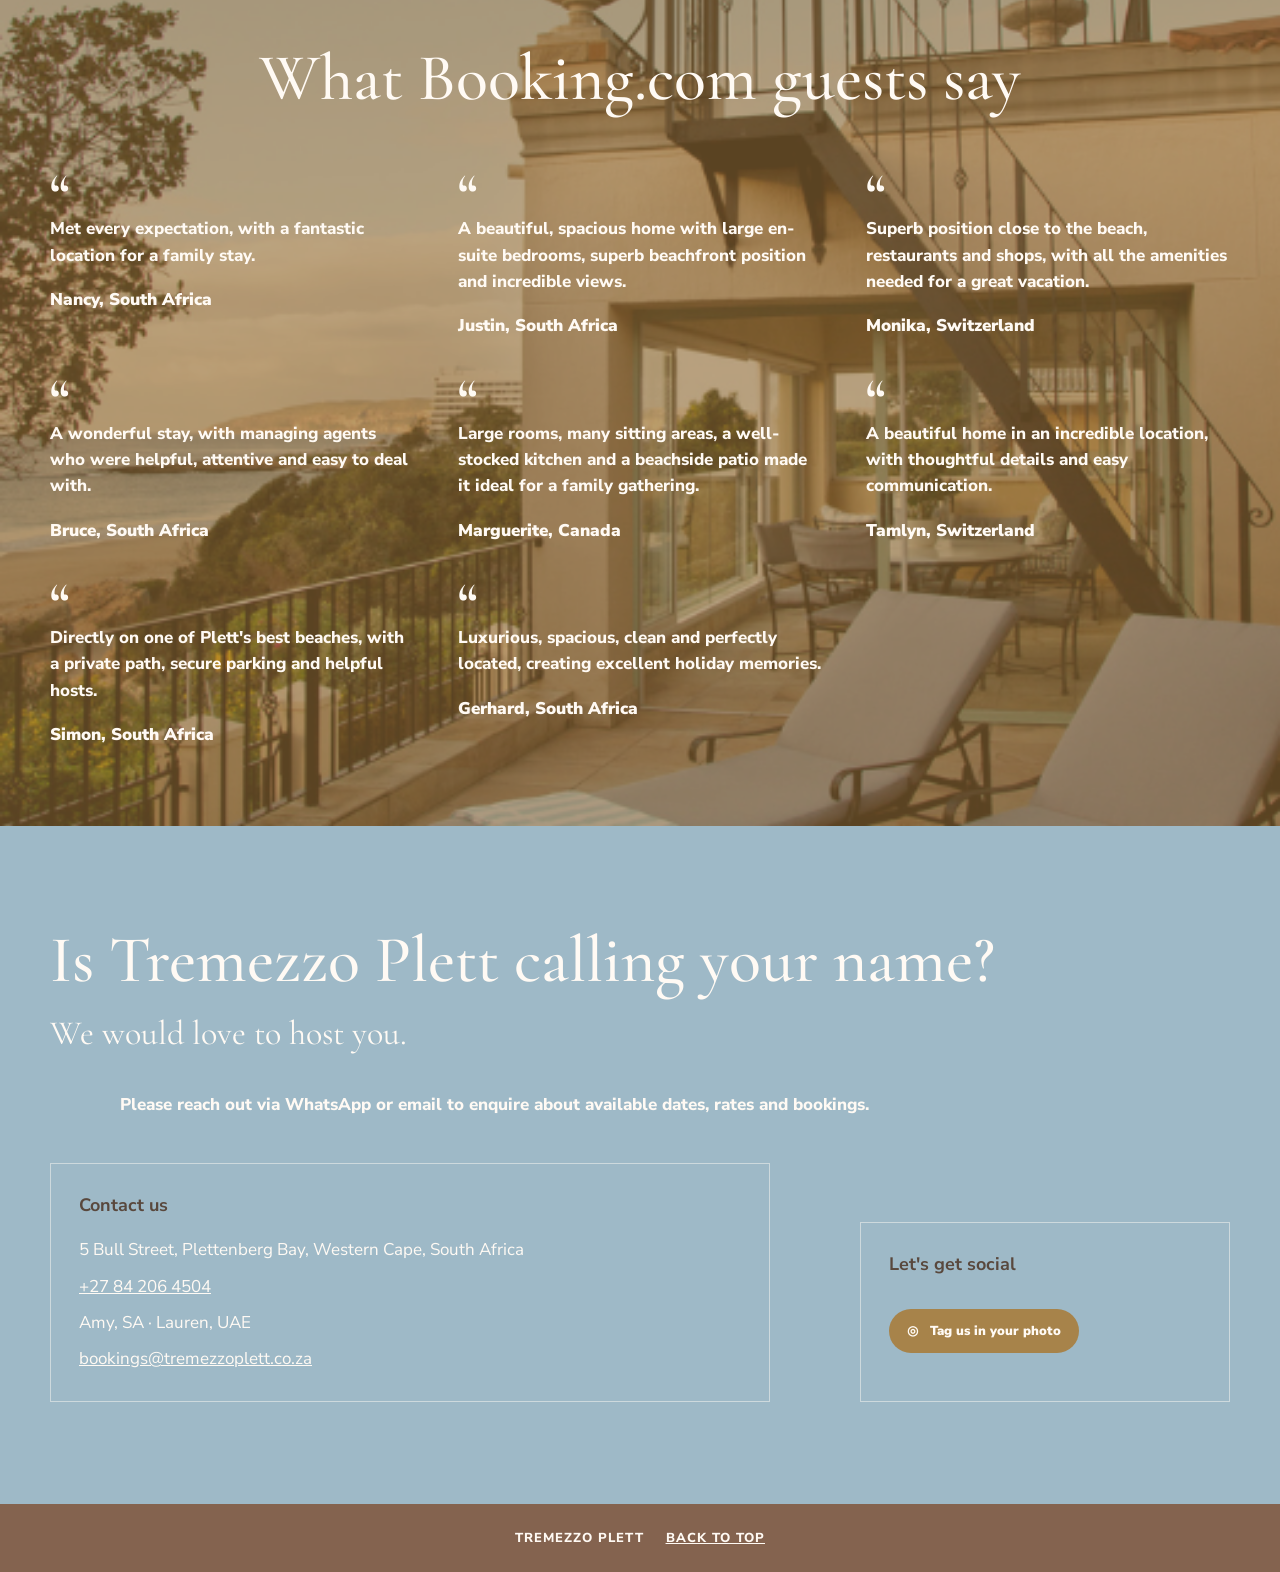
==== commit 88e2c4a7: "Update homepage imagery" ====
--- a/index.html
+++ b/index.html
@@ -32,7 +32,7 @@
 
     <main id="top">
       <section class="hero" aria-labelledby="hero-title">
-        <img class="hero-image" src="assets/header-terrace.jpg" alt="Sunlit terrace loungers overlooking the beach" />
+        <img class="hero-image" src="assets/home-hero-terrace.jpg" alt="Sunlit terrace loungers overlooking the beach" />
         <div class="hero-panel">
           <p class="eyebrow" data-content="home.hero.eyebrow">Welcome to</p>
           <h1 id="hero-title" data-content="home.hero.title">Tremezzo</h1>
@@ -68,7 +68,7 @@
             and backup inverter power.
           </p>
           <div class="image-pair">
-            <img src="assets/balcony-view.png" alt="Balcony seating overlooking the sea" />
+            <img src="assets/home-rest-balcony.jpg" alt="Balcony table overlooking Beacon Island and Central Beach" />
             <img src="assets/booking-bedroom-main.jpg" alt="King bedroom suite at Tremezzo Villa" />
           </div>
         </div>
@@ -104,7 +104,7 @@
             <figcaption data-content="home.photo.1.caption">Enjoy a splash in the private pool after a hot day at the beach.</figcaption>
           </figure>
           <figure>
-            <img src="assets/booking-bathroom-vanity.jpg" alt="Patterned en-suite bathroom vanity at Tremezzo Villa" />
+            <img src="assets/home-ocean-view.jpg" alt="Ocean and mountain view from above Central Beach" />
             <figcaption>
               <span data-content="home.photo.2.caption">Fresh en-suite bathrooms with patterned tile, generous vanities and views toward the sea.</span>
             </figcaption>
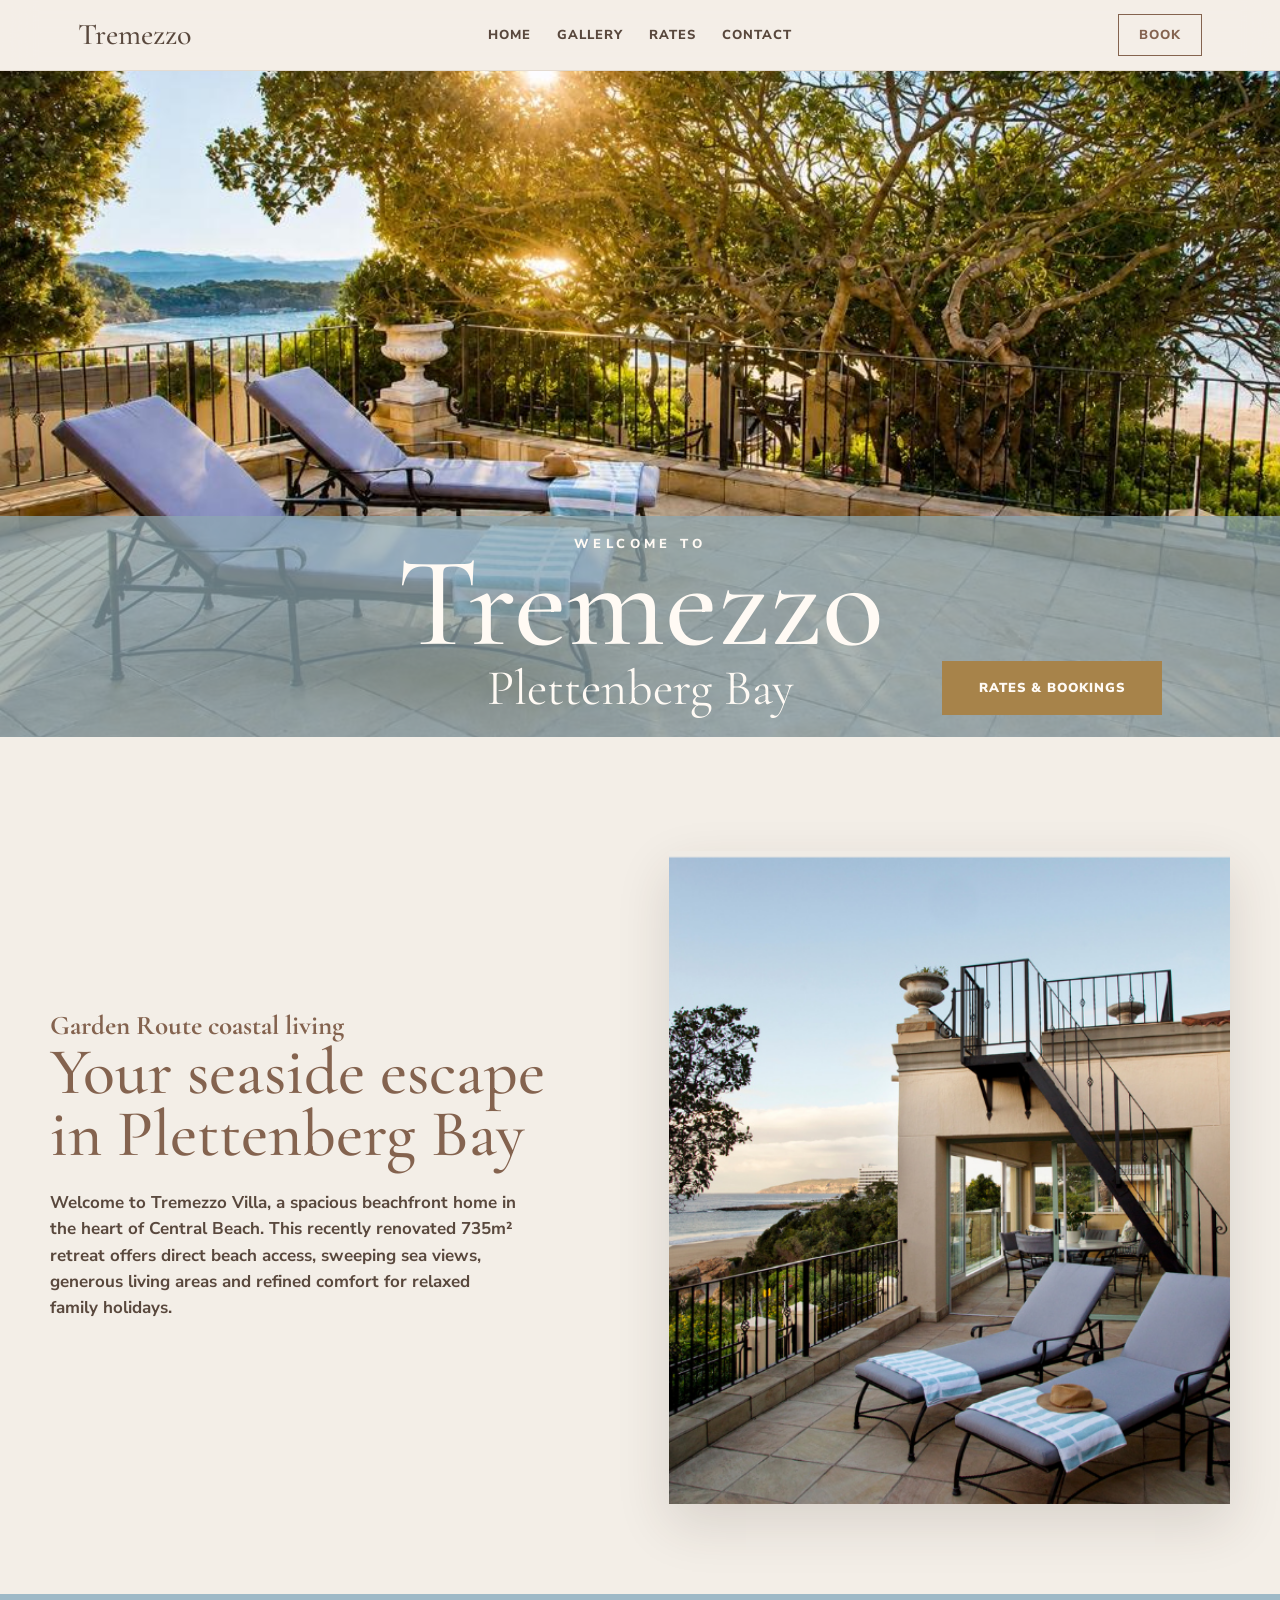
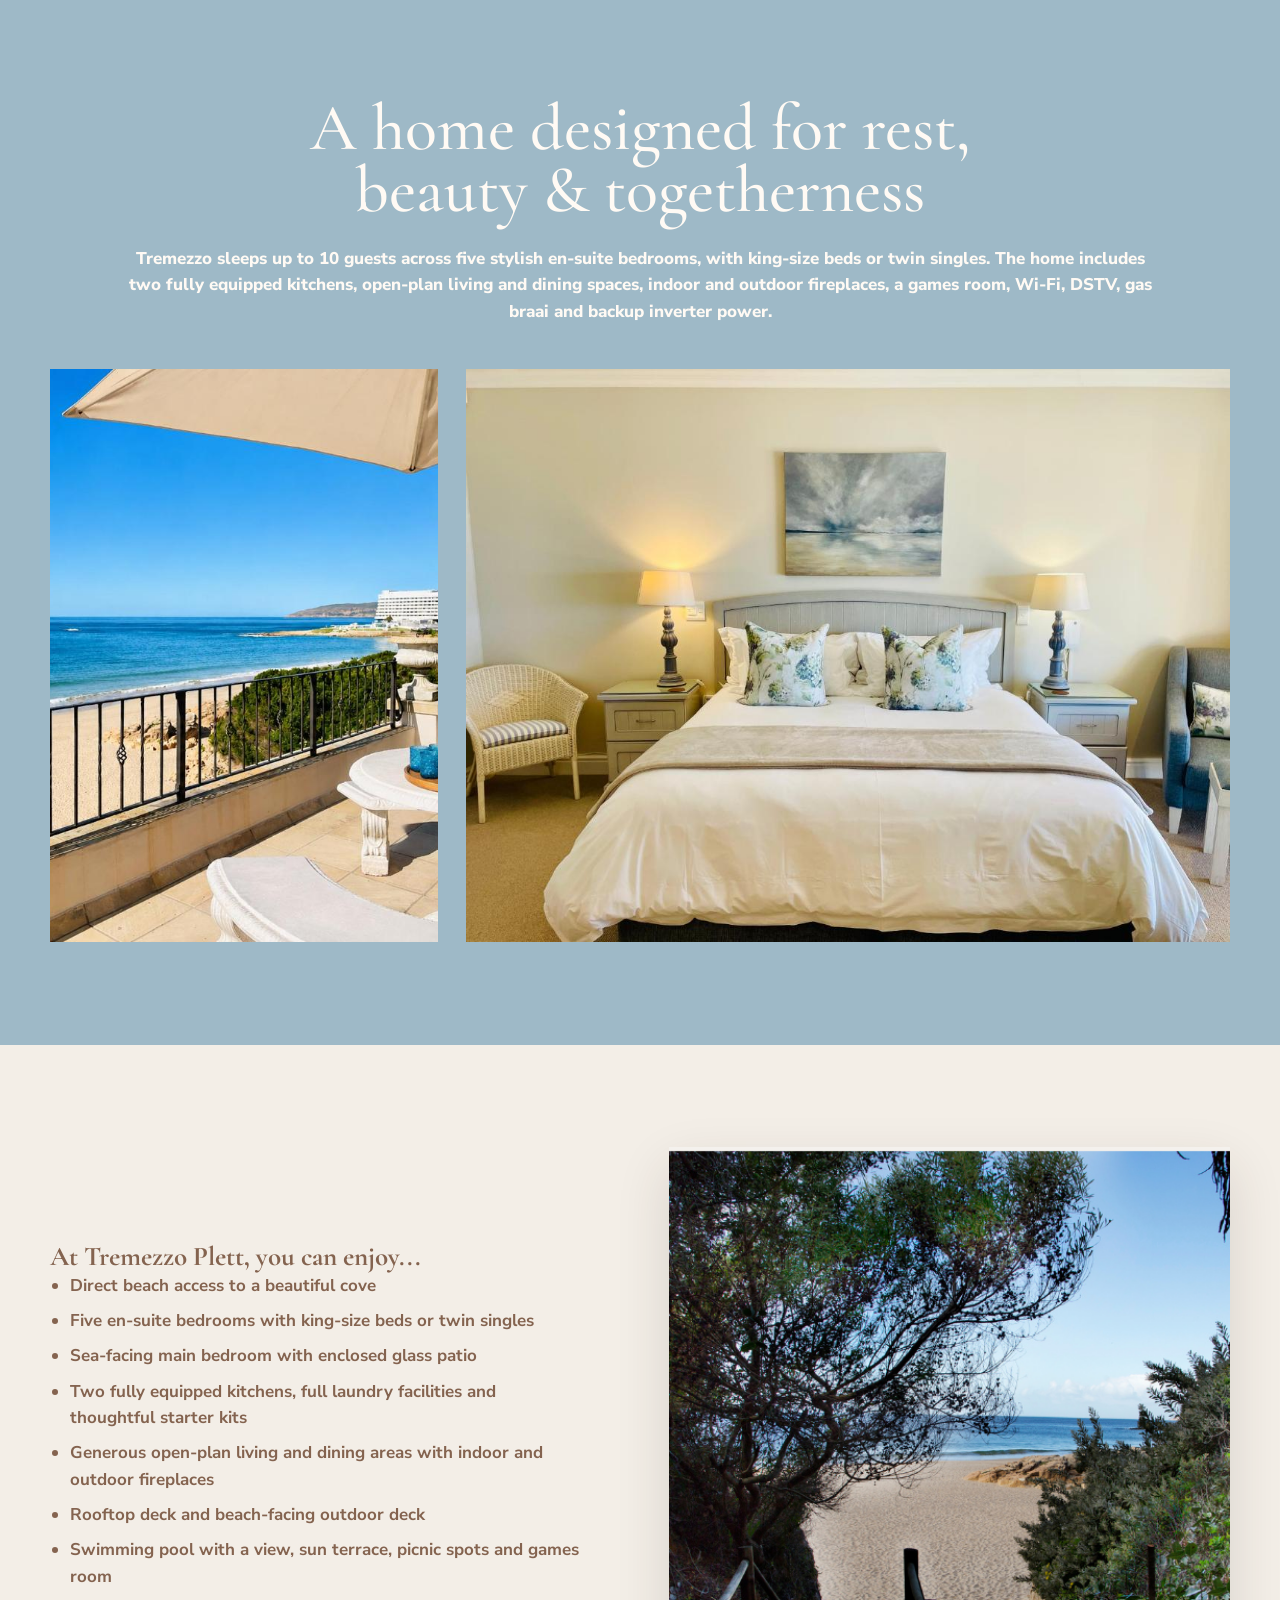
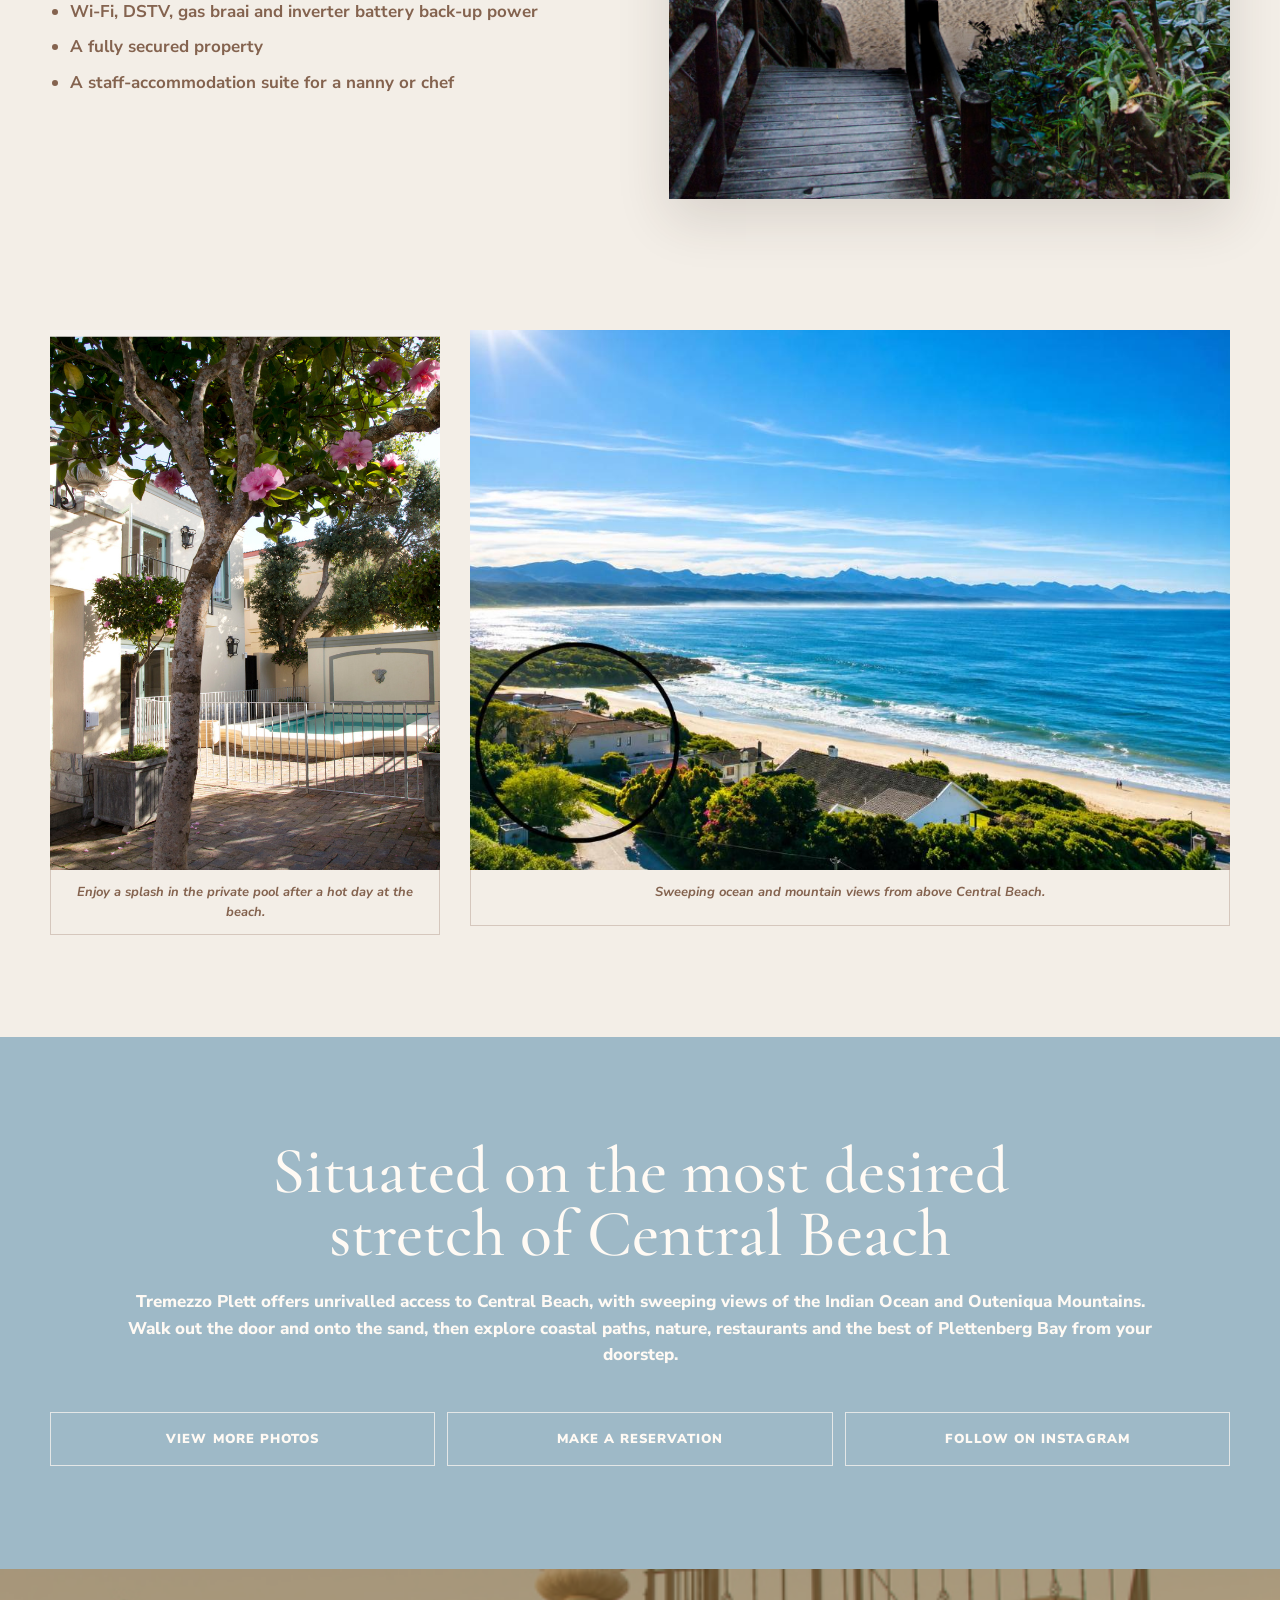
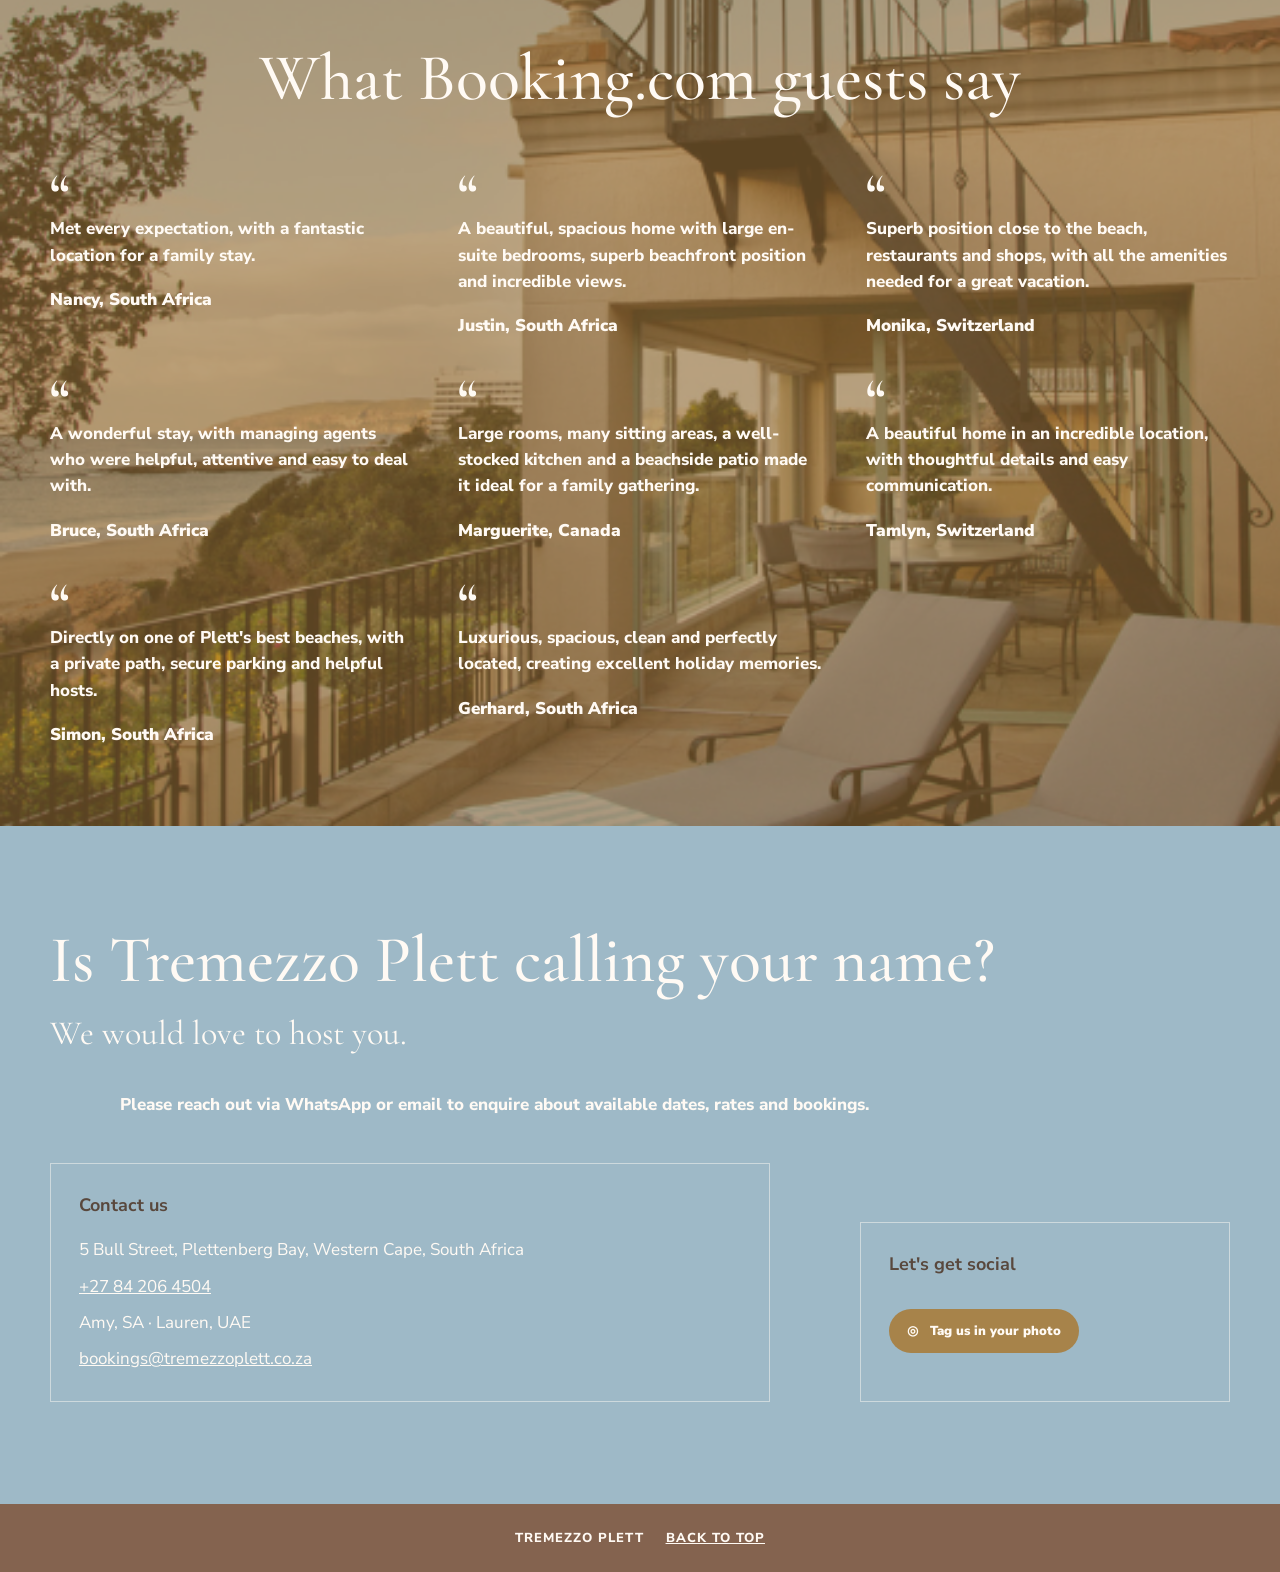
==== commit 1cd76f65: "Update homepage caption and amenities spacing" ====
--- a/index.html
+++ b/index.html
@@ -77,7 +77,7 @@
       <section id="amenities" class="section section-cream amenities">
         <div class="section-grid two-column reverse-mobile">
           <div class="copy-block">
-            <p class="kicker" data-content="home.amenities.kicker">At Tremezzo Plett, you can enjoy</p>
+            <p class="kicker amenities-kicker" data-content="home.amenities.kicker">At Tremezzo Plett, you can enjoy...</p>
             <ul class="feature-list" data-content="home.amenities.list" data-content-type="list">
               <li>Direct beach access to a beautiful cove</li>
               <li>Five en-suite bedrooms with king-size beds or twin singles</li>
@@ -106,7 +106,7 @@
           <figure>
             <img src="assets/home-ocean-view.jpg" alt="Ocean and mountain view from above Central Beach" />
             <figcaption>
-              <span data-content="home.photo.2.caption">Fresh en-suite bathrooms with patterned tile, generous vanities and views toward the sea.</span>
+              <span data-content="home.photo.2.caption">Sweeping ocean and mountain views from above Central Beach.</span>
             </figcaption>
           </figure>
         </div>
--- a/styles.css
+++ b/styles.css
@@ -305,6 +305,10 @@
 
 .amenities .photo-frame img {
   aspect-ratio: 0.86;
+}
+
+.amenities-kicker {
+  margin-bottom: 24px;
 }
 
 .feature-list {
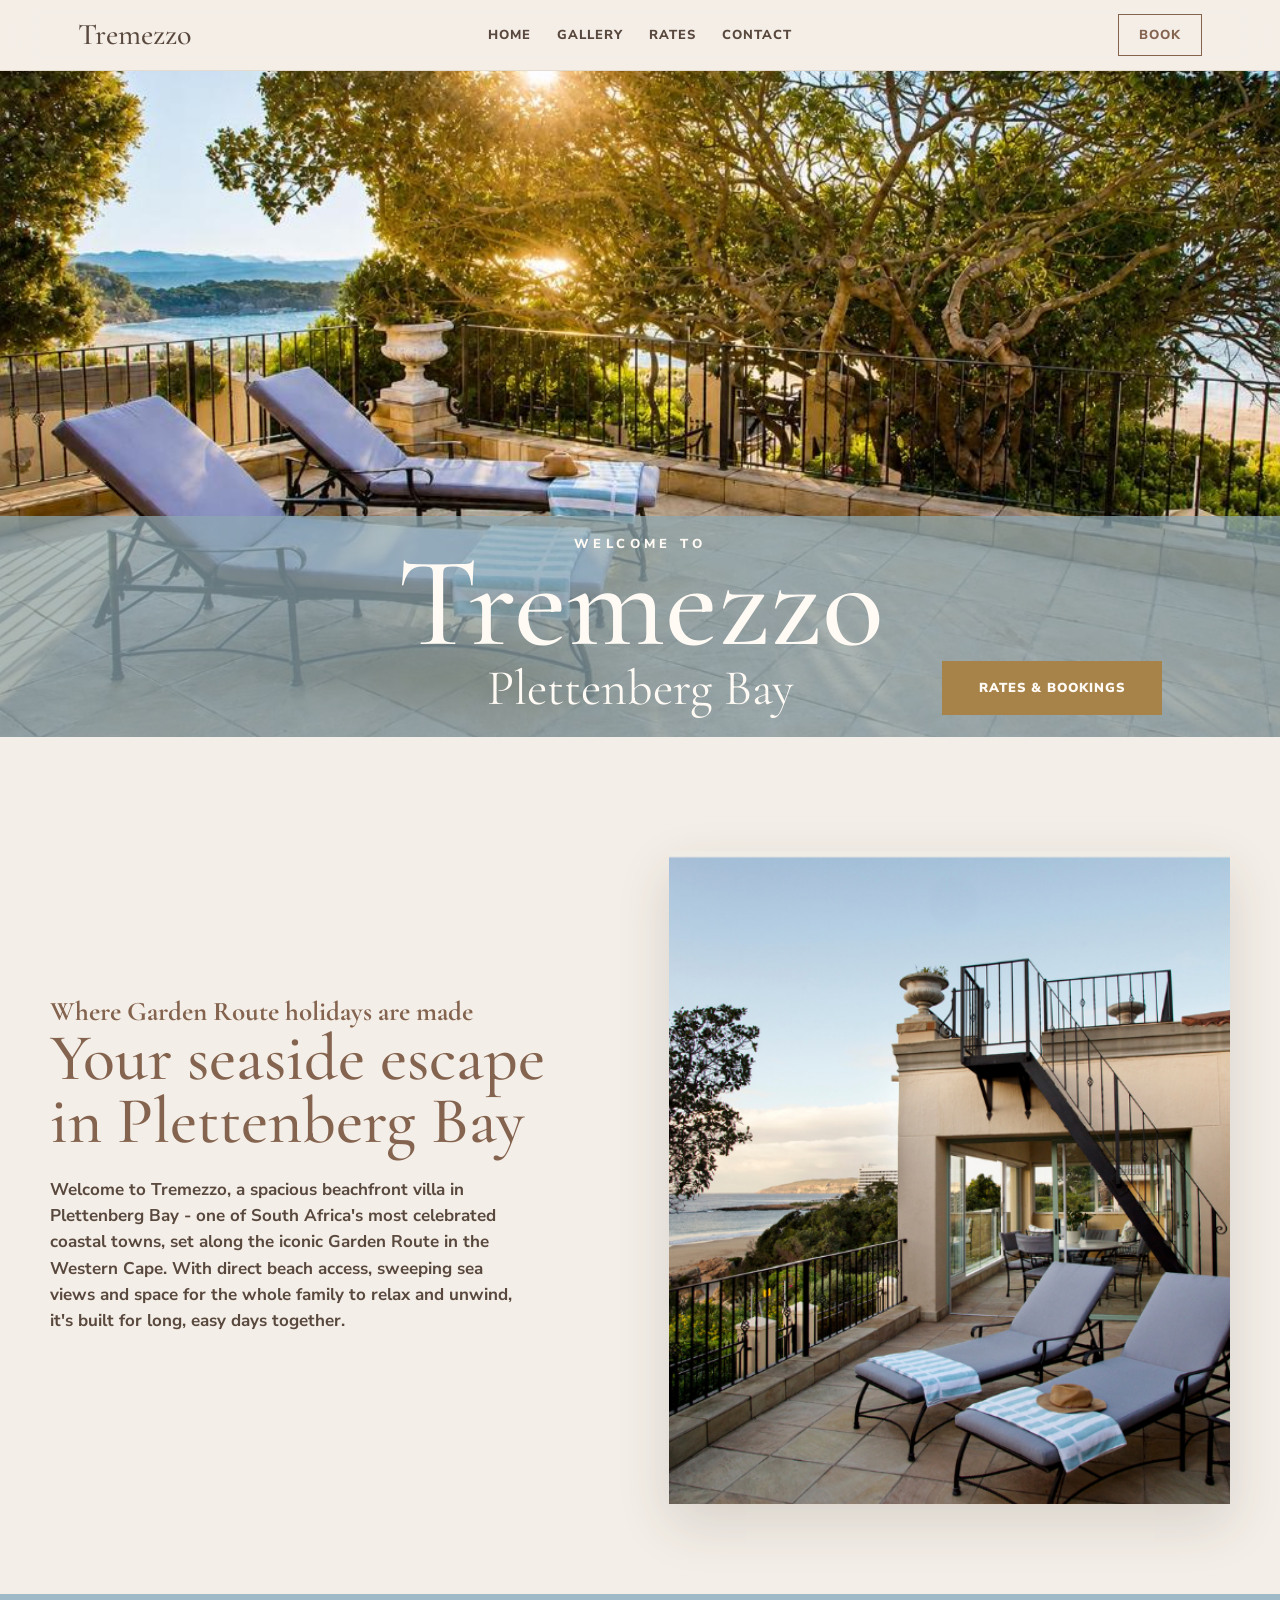
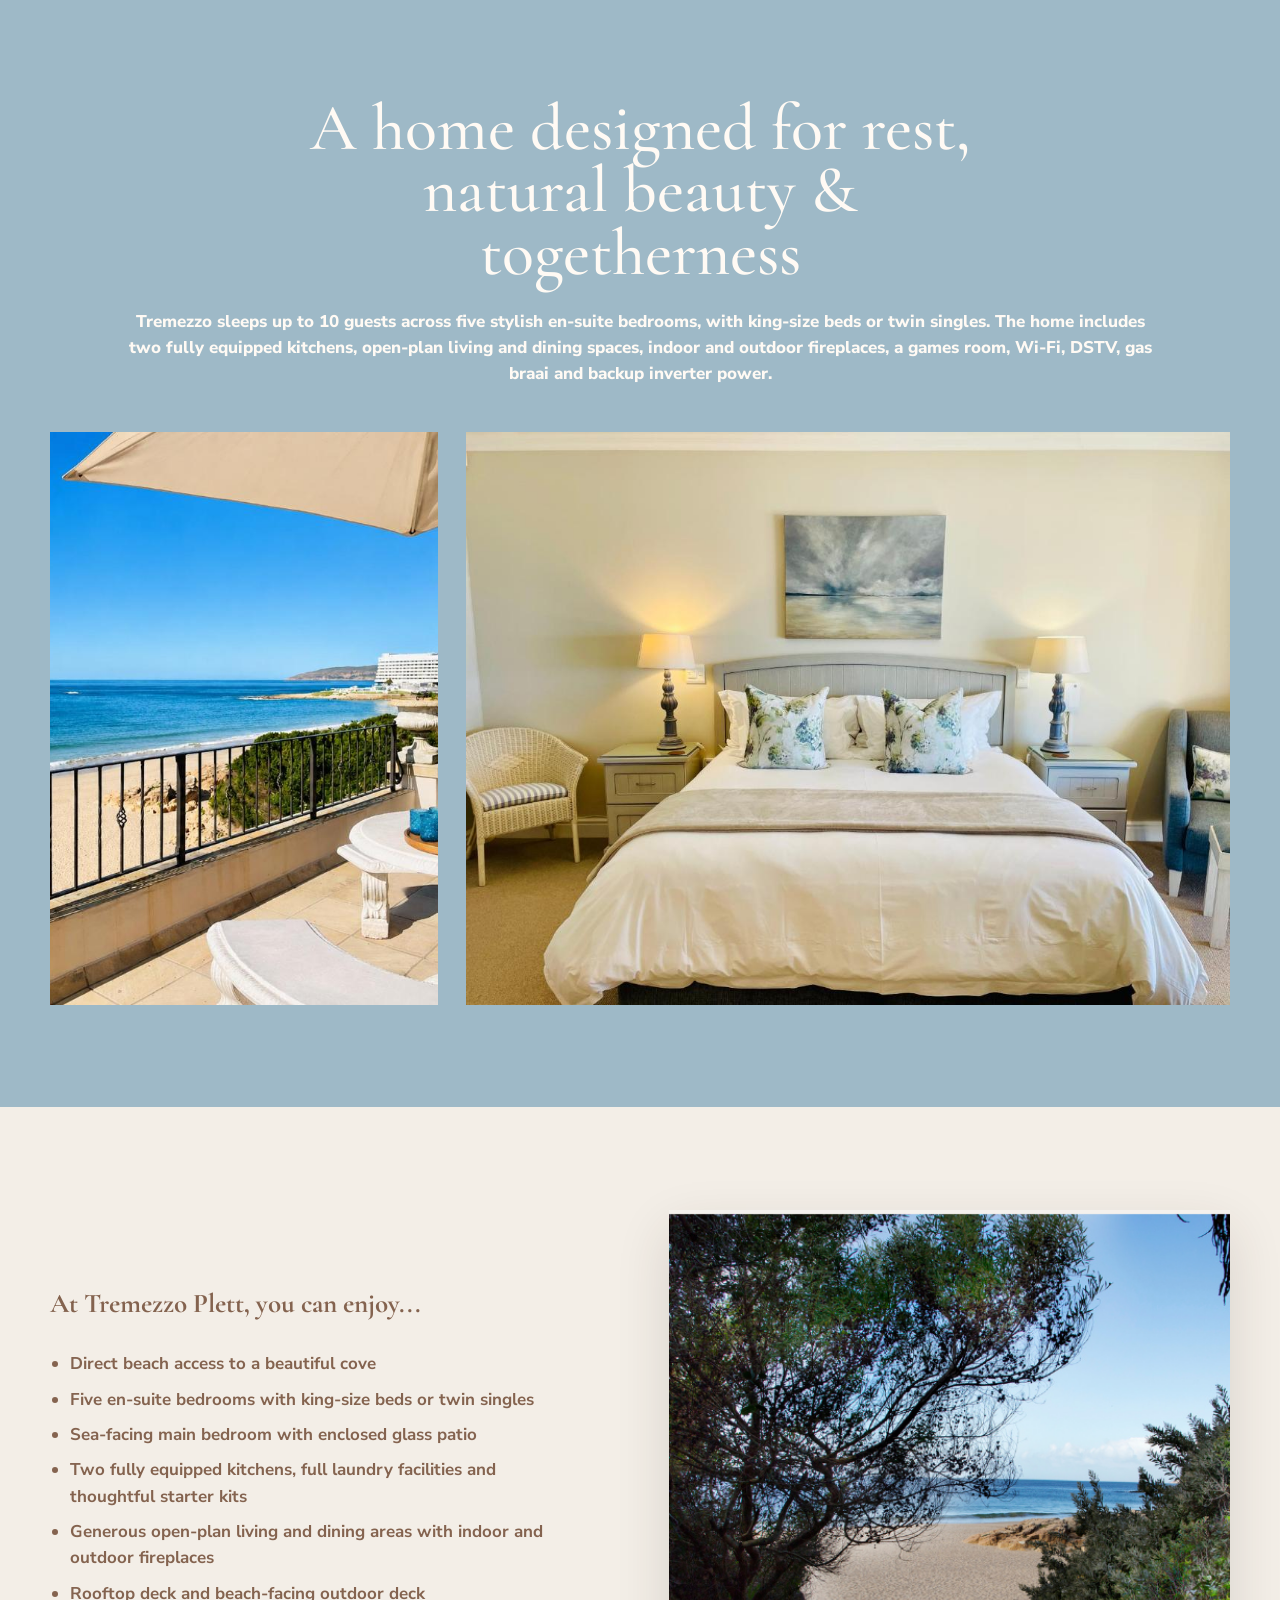
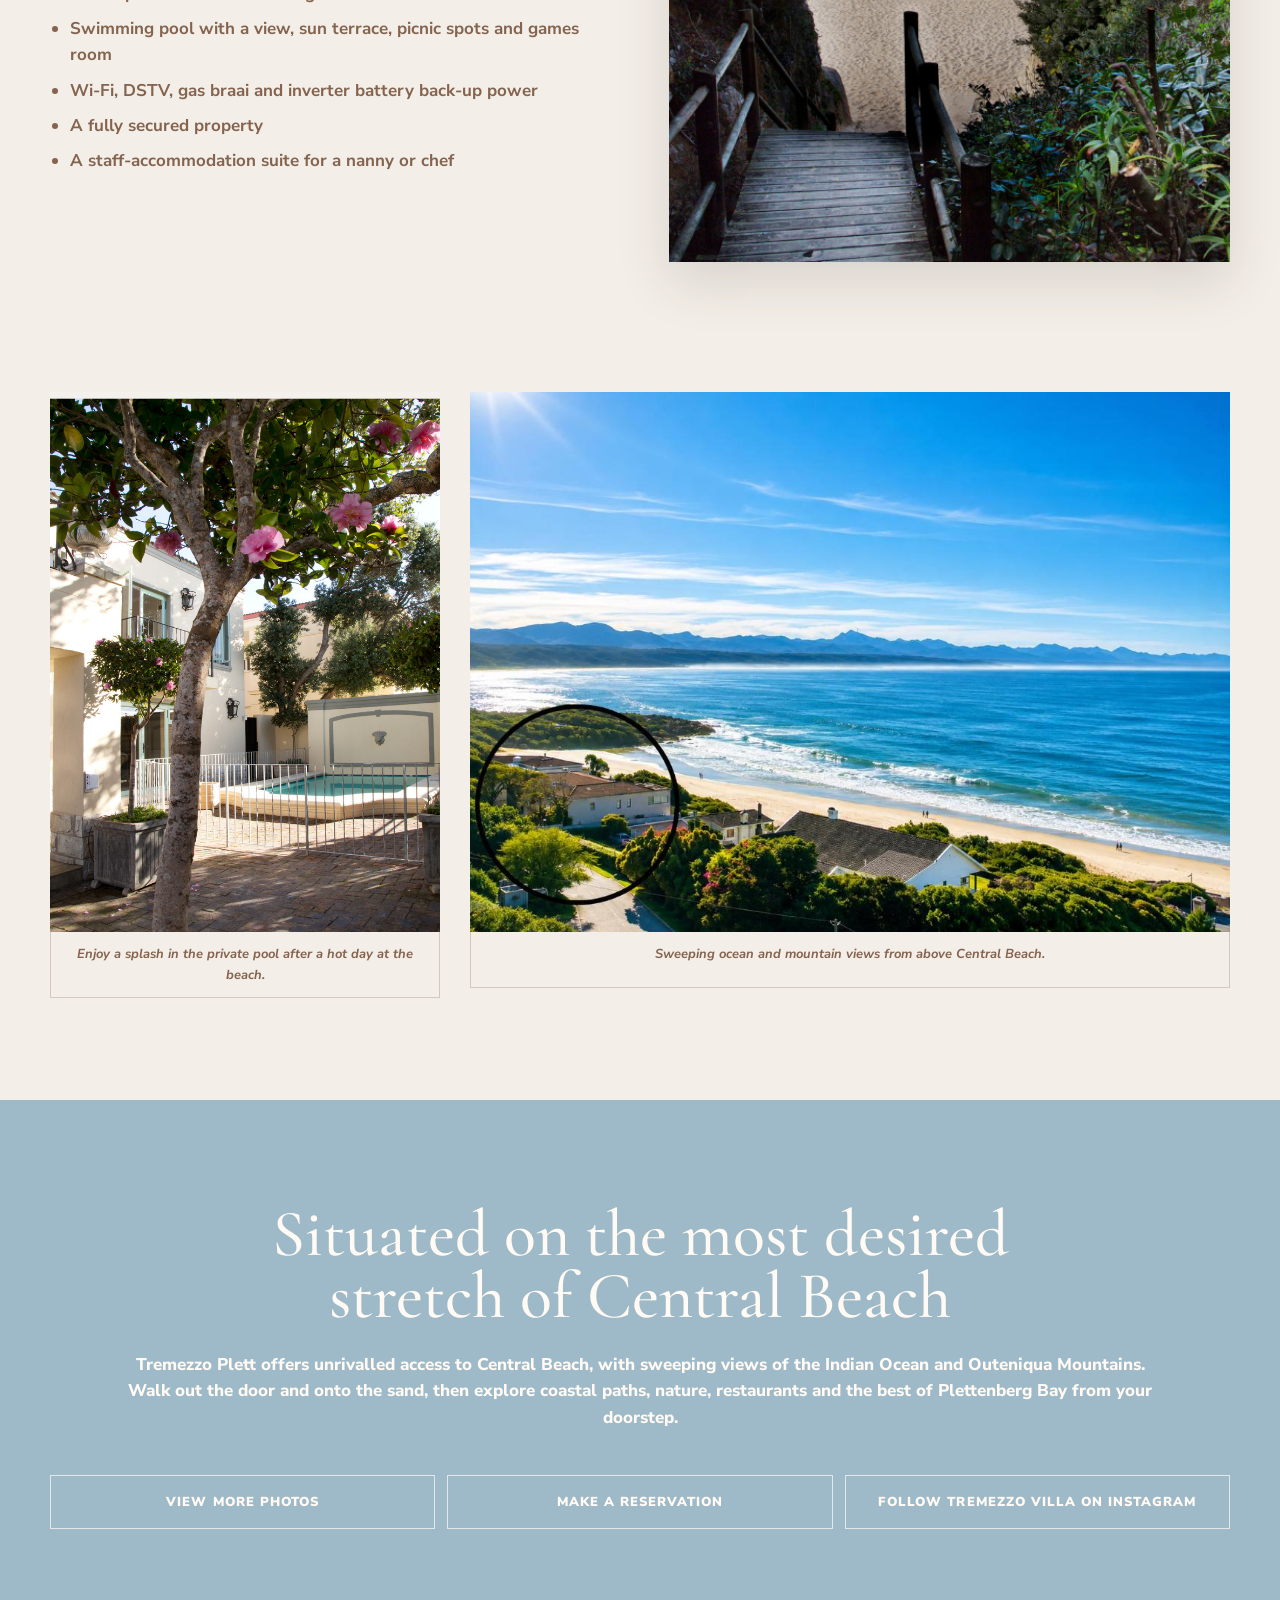
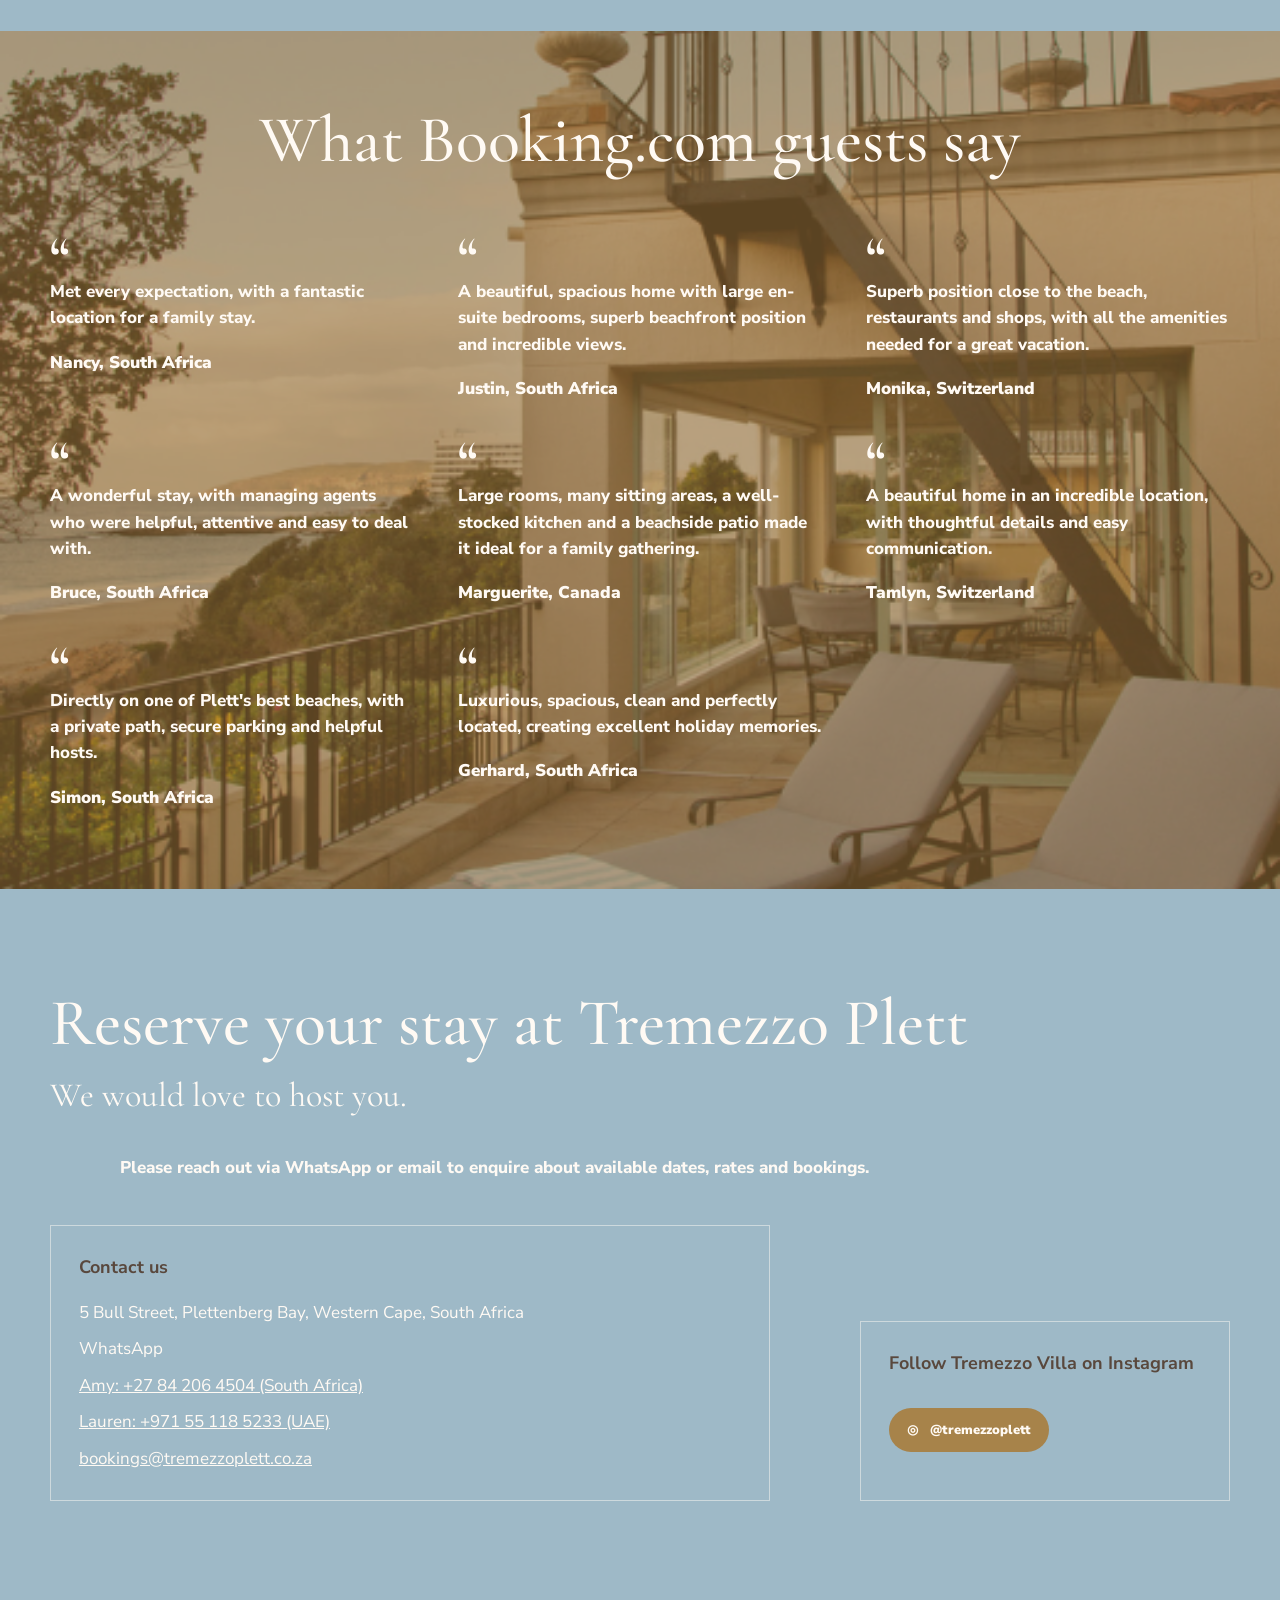
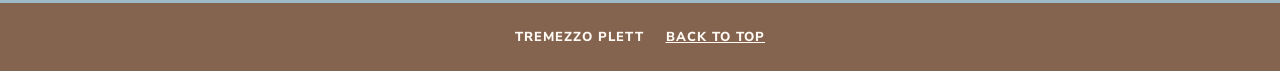
==== commit 2fe9c344: "Update homepage and contact copy" ====
--- a/index.html
+++ b/index.html
@@ -44,12 +44,13 @@
       <section id="home" class="intro section section-cream">
         <div class="section-grid two-column">
           <div class="copy-block">
-          <p class="kicker" data-content="home.intro.kicker">Garden Route coastal living</p>
+          <p class="kicker" data-content="home.intro.kicker">Where Garden Route holidays are made</p>
           <h2 data-content="home.intro.heading">Your seaside escape in Plettenberg Bay</h2>
           <p data-content="home.intro.body">
-              Welcome to Tremezzo Villa, a spacious beachfront home in the heart of Central
-              Beach. This recently renovated 735m² retreat offers direct beach access, sweeping
-              sea views, generous living areas and refined comfort for relaxed family holidays.
+              Welcome to Tremezzo, a spacious beachfront villa in Plettenberg Bay - one of South
+              Africa's most celebrated coastal towns, set along the iconic Garden Route in the
+              Western Cape. With direct beach access, sweeping sea views and space for the whole
+              family to relax and unwind, it's built for long, easy days together.
             </p>
           </div>
           <figure class="photo-frame photo-offset">
@@ -60,7 +61,7 @@
 
       <section class="section section-blue centered" aria-labelledby="rest-title">
         <div class="section-inner">
-          <h2 id="rest-title" data-content="home.rest.heading">A home designed for rest, beauty &amp; togetherness</h2>
+          <h2 id="rest-title" data-content="home.rest.heading">A home designed for rest, natural beauty &amp; togetherness</h2>
           <p class="wide-text" data-content="home.rest.body">
             Tremezzo sleeps up to 10 guests across five stylish en-suite bedrooms, with king-size
             beds or twin singles. The home includes two fully equipped kitchens, open-plan living
@@ -123,8 +124,8 @@
           <div class="action-row">
             <a class="button button-outline" href="gallery.html" data-content="home.location.button.photos">View more photos</a>
             <a class="button button-outline" href="rates-bookings.html" data-content="home.location.button.reserve">Make a reservation</a>
-            <a class="button button-outline" href="https://www.instagram.com/" target="_blank" rel="noreferrer">
-              <span data-content="home.location.button.instagram">Follow on Instagram</span>
+            <a class="button button-outline" href="https://www.instagram.com/tremezzoplett/" target="_blank" rel="noreferrer">
+              <span data-content="home.location.button.instagram">Follow Tremezzo Villa on Instagram</span>
             </a>
           </div>
         </div>
@@ -190,7 +191,7 @@
 
       <section id="contact" class="section section-blue contact" aria-labelledby="contact-title">
         <div class="section-inner">
-          <h2 id="contact-title" data-content="contact.heading">Is Tremezzo Plett calling your name?</h2>
+          <h2 id="contact-title" data-content="contact.heading">Reserve your stay at Tremezzo Plett</h2>
           <p class="subheading" data-content="contact.subheading">We would love to host you.</p>
           <p class="wide-text" data-content="contact.body">
             Please reach out via WhatsApp or email to enquire about available dates, rates and bookings.
@@ -199,15 +200,16 @@
             <address class="contact-card">
               <strong data-content="contact.card.heading">Contact us</strong>
               <span data-content="contact.address">5 Bull Street, Plettenberg Bay, Western Cape, South Africa</span>
-              <a href="tel:+27842064504" data-content="contact.phone" data-content-href="tel">+27 84 206 4504</a>
-              <span data-content="contact.people">Amy, SA · Lauren, UAE</span>
+              <span data-content="contact.whatsapp.heading">WhatsApp</span>
+              <a href="tel:+27842064504" data-content="contact.whatsapp.amy" data-content-href="tel">Amy: +27 84 206 4504 (South Africa)</a>
+              <a href="tel:+971551185233" data-content="contact.whatsapp.lauren" data-content-href="tel">Lauren: +971 55 118 5233 (UAE)</a>
               <a href="mailto:bookings@tremezzoplett.co.za" data-content="contact.email" data-content-href="mailto">bookings@tremezzoplett.co.za</a>
             </address>
             <div class="social-card">
-              <strong data-content="contact.social.heading">Let's get social</strong>
-              <a class="instagram-pill" href="https://www.instagram.com/" target="_blank" rel="noreferrer">
+              <strong data-content="contact.social.heading">Follow Tremezzo Villa on Instagram</strong>
+              <a class="instagram-pill" href="https://www.instagram.com/tremezzoplett/" target="_blank" rel="noreferrer">
                 <span aria-hidden="true">◎</span>
-                <span data-content="contact.social.button">Tag us in your photo</span>
+                <span data-content="contact.social.button">@tremezzoplett</span>
               </a>
             </div>
           </div>
--- a/styles.css
+++ b/styles.css
@@ -307,8 +307,8 @@
   aspect-ratio: 0.86;
 }
 
-.amenities-kicker {
-  margin-bottom: 24px;
+.copy-block .amenities-kicker {
+  margin-bottom: 32px;
 }
 
 .feature-list {
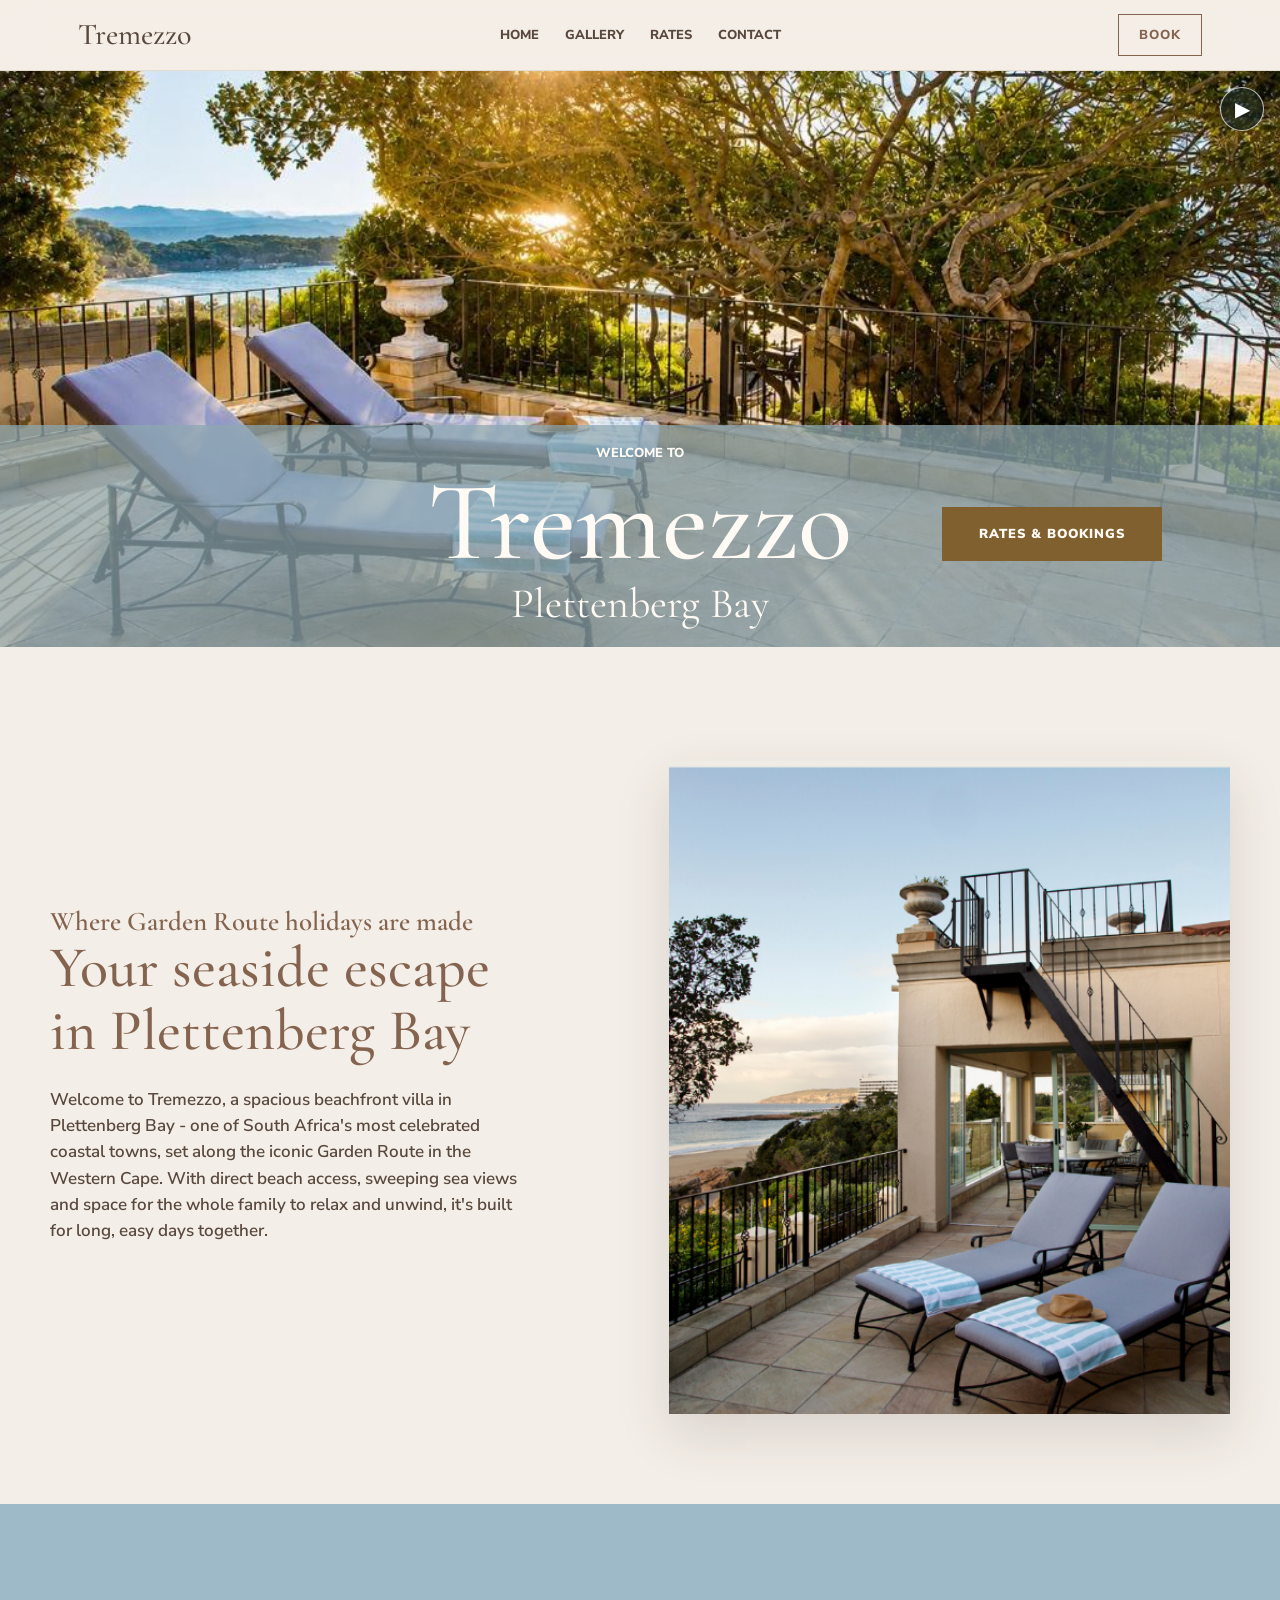
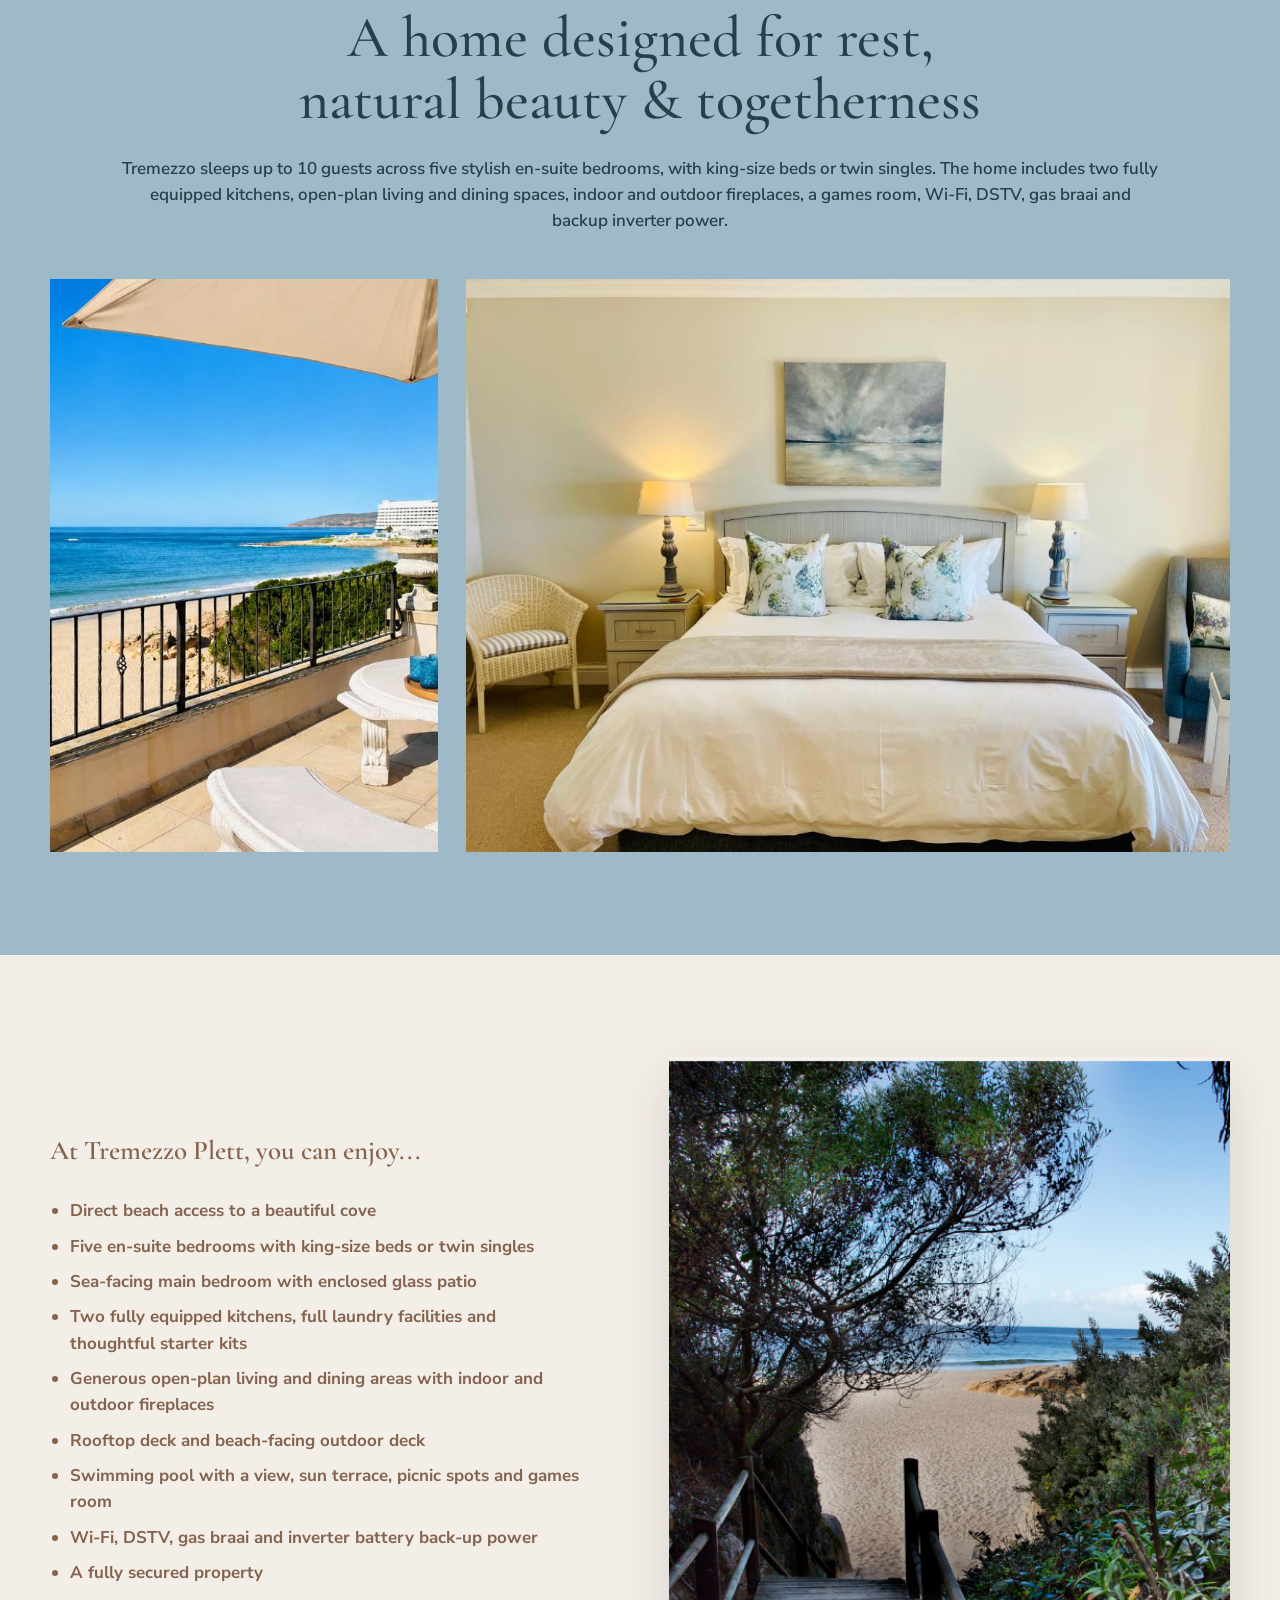
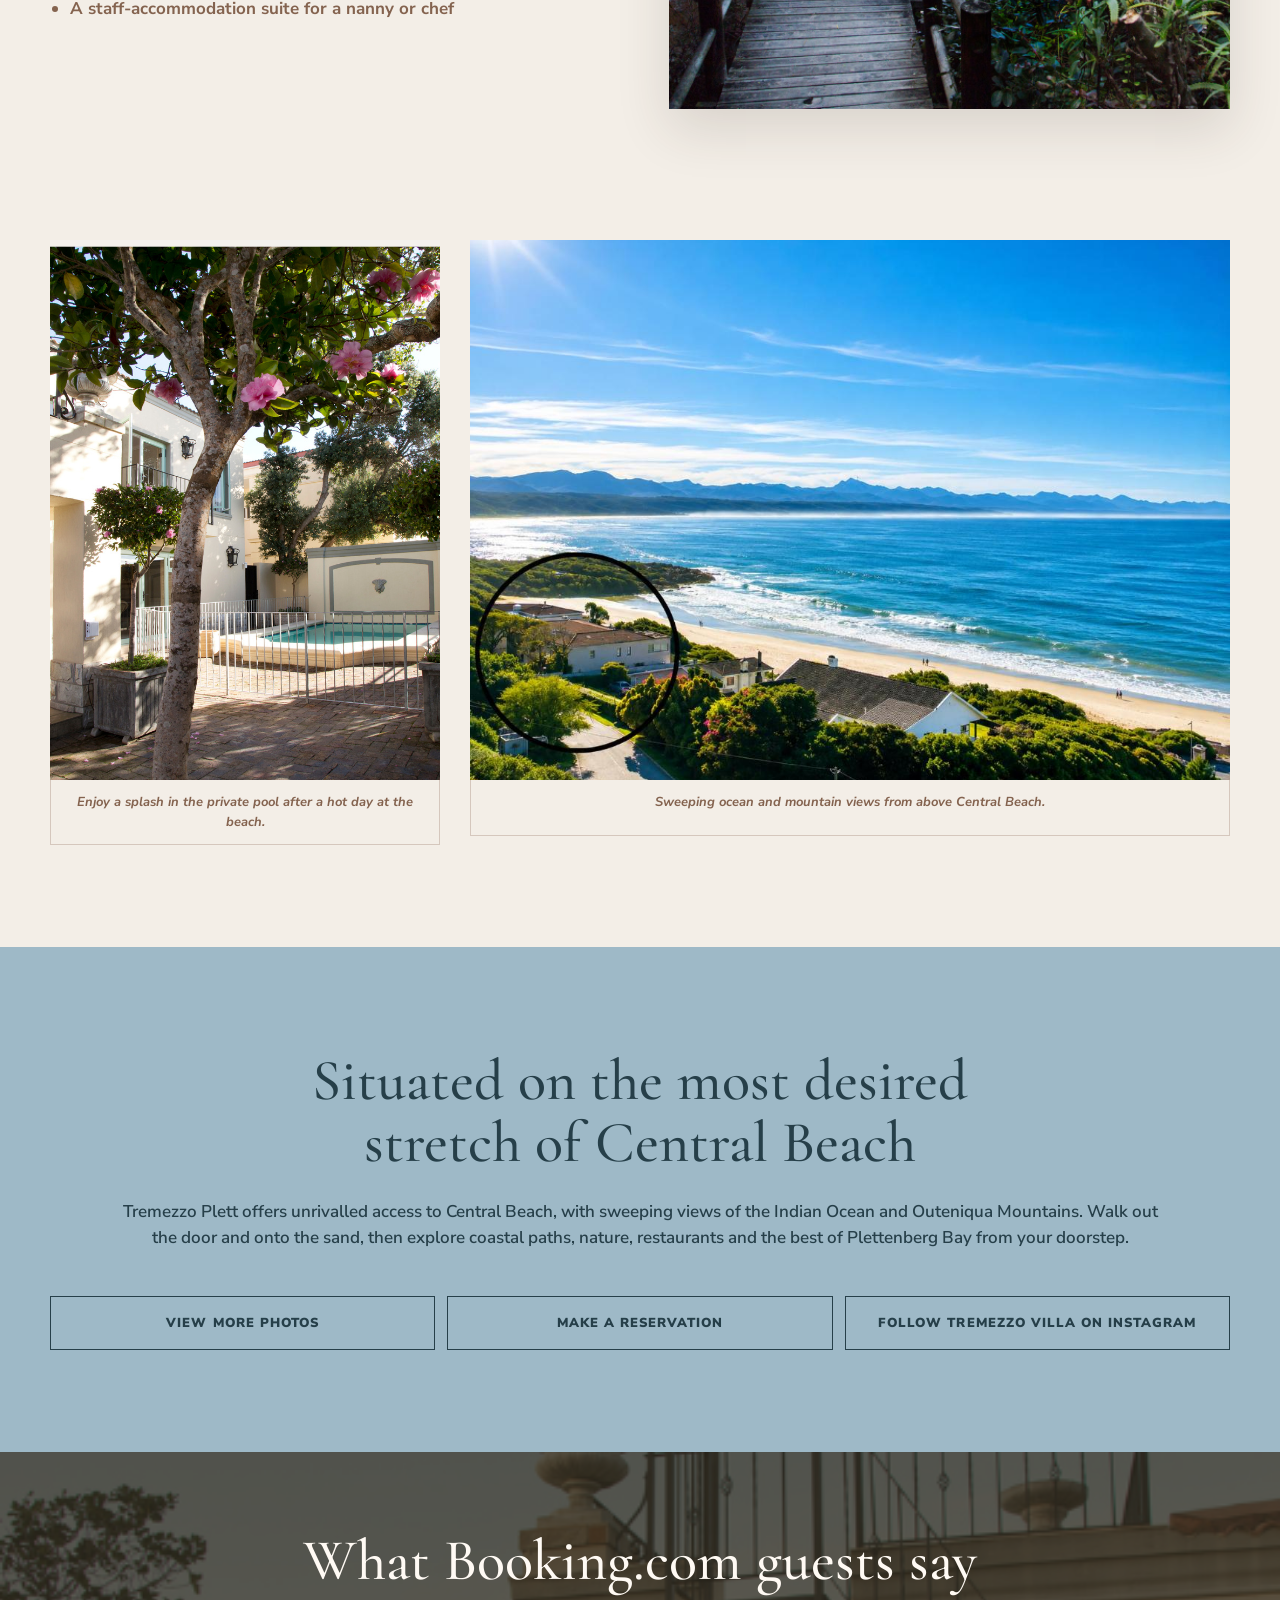
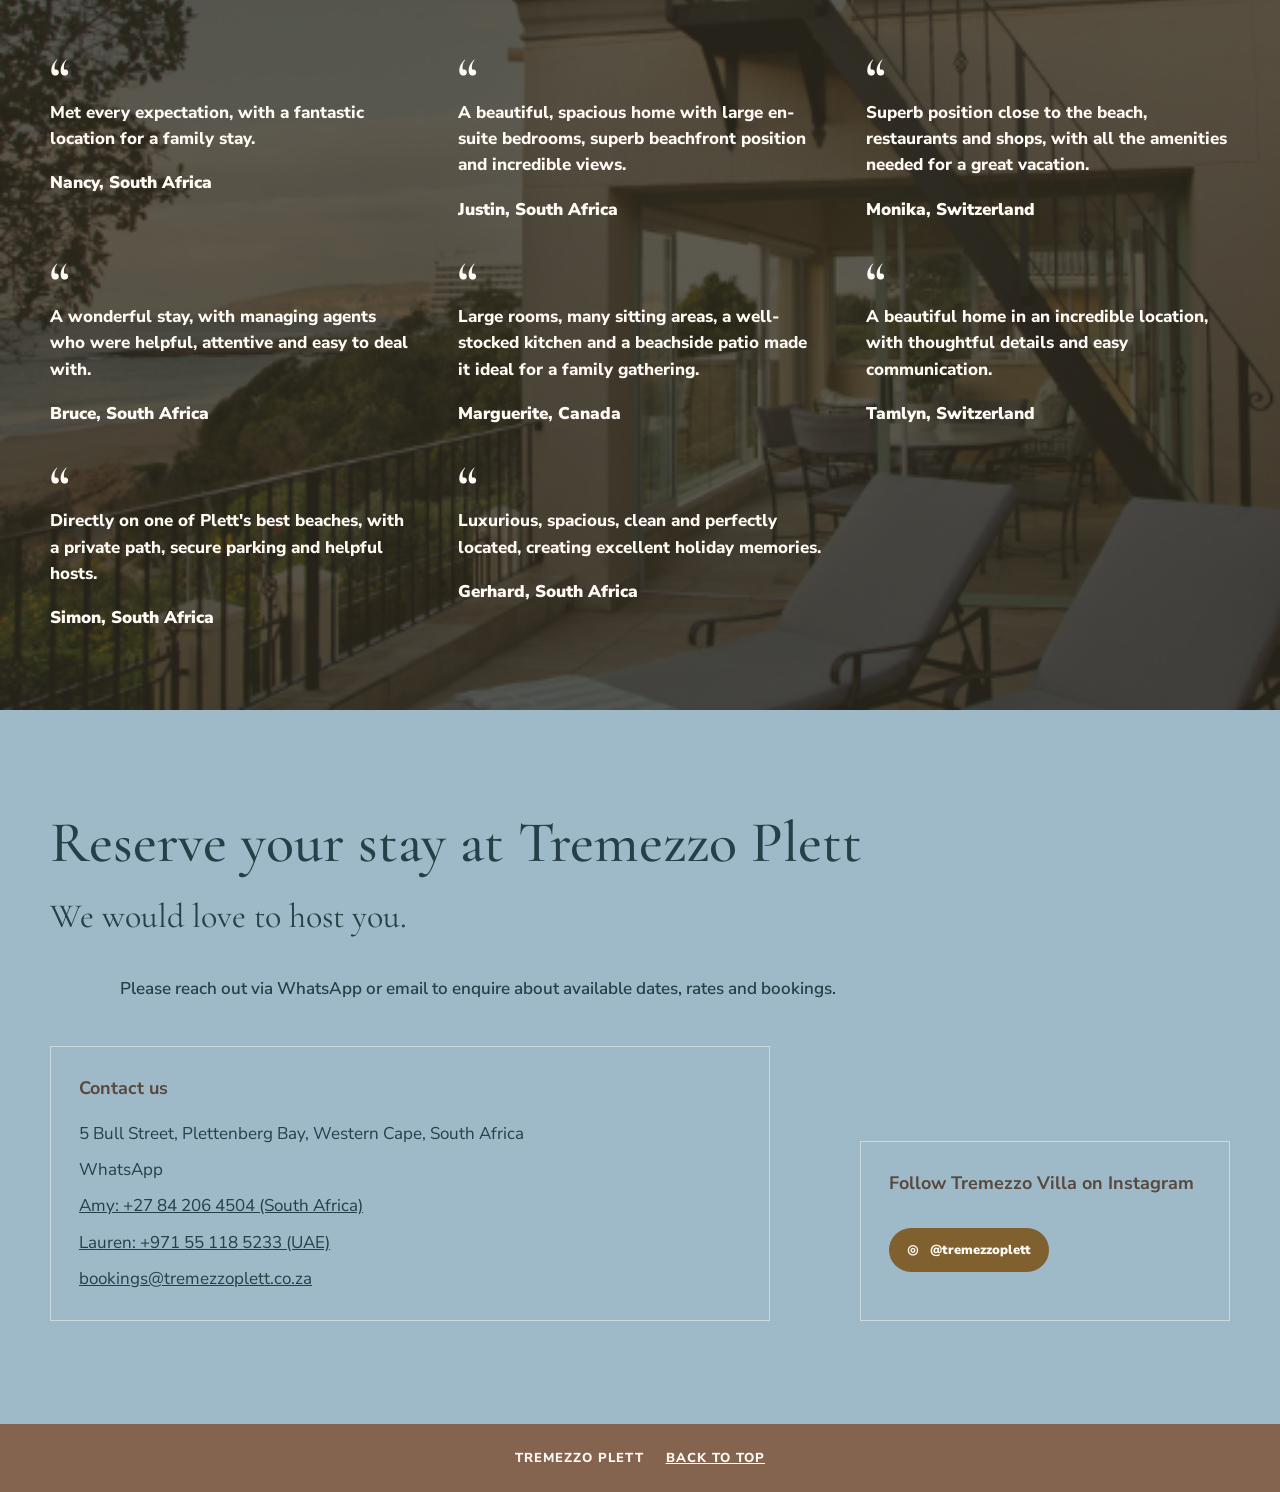
==== commit 3a167c5b: "Improve mobile navigation, video framing and booking calendar" ====
--- a/index.html
+++ b/index.html
@@ -32,7 +32,19 @@
 
     <main id="top">
       <section class="hero" aria-labelledby="hero-title">
-        <img class="hero-image" src="assets/home-hero-terrace.jpg" alt="Sunlit terrace loungers overlooking the beach" />
+        <video
+          class="hero-media"
+          autoplay
+          muted
+          loop
+          playsinline
+          preload="metadata"
+          poster="assets/home-hero-terrace.jpg"
+          aria-label="Tremezzo Plett beachfront terrace and sea views"
+        >
+          <source src="assets/tremezzo-hero-video.mp4" type="video/mp4" />
+        </video>
+        <button class="hero-toggle" type="button" aria-label="Pause video" title="Pause video" hidden><span aria-hidden="true">&#10074;&#10074;</span></button>
         <div class="hero-panel">
           <p class="eyebrow" data-content="home.hero.eyebrow">Welcome to</p>
           <h1 id="hero-title" data-content="home.hero.title">Tremezzo</h1>
--- a/styles.css
+++ b/styles.css
@@ -4,7 +4,7 @@
   --blue: #9eb9c7;
   --blue-dark: #6e93a2;
   --brown: #84634f;
-  --gold: #a7834a;
+  --gold: #80602e;
   --ink: #59483d;
   --white: #fffaf4;
   --shadow: 0 20px 50px rgba(60, 45, 35, 0.14);
@@ -17,7 +17,21 @@
 
 html {
   scroll-behavior: smooth;
-}
+  scroll-padding-top: 120px;
+}
+
+:focus-visible {
+  outline: 3px solid #244e61;
+  outline-offset: 4px;
+}
+
+button, a, input, textarea {
+  -webkit-tap-highlight-color: transparent;
+}
+
+button { cursor: pointer; }
+
+h1, h2 { text-wrap: balance; }
 
 body {
   margin: 0;
@@ -26,6 +40,7 @@
   font-family: "Nunito Sans", Arial, sans-serif;
   font-size: 17px;
   line-height: 1.55;
+  overflow-x: hidden;
 }
 
 img {
@@ -77,7 +92,7 @@
   gap: 26px;
   font-size: 13px;
   font-weight: 800;
-  letter-spacing: 0.08em;
+  letter-spacing: 0;
   text-transform: uppercase;
 }
 
@@ -99,7 +114,7 @@
 
 .hero {
   position: relative;
-  min-height: 74vh;
+  min-height: 64vh;
   display: grid;
   align-items: end;
   overflow: hidden;
@@ -135,14 +150,15 @@
 
 .sub-hero-band h1 {
   margin: 0;
-  font-size: clamp(58px, 9vw, 104px);
+  font-size: 80px;
+  line-height: 1.05;
 }
 
 .sub-hero-band p {
   max-width: 1180px;
   margin: 0 auto;
   font-family: "Cormorant Garamond", Georgia, serif;
-  font-size: clamp(26px, 4vw, 42px);
+  font-size: 36px;
   line-height: 1;
 }
 
@@ -151,9 +167,11 @@
   font-size: 13px;
 }
 
+.hero-media,
 .hero-image {
   position: absolute;
   inset: 0;
+  width: 100%;
   height: 100%;
   object-fit: cover;
 }
@@ -162,10 +180,10 @@
   position: relative;
   z-index: 2;
   width: 100%;
-  margin-top: 38vh;
+  margin-top: 0;
   padding: 18px 28px 22px;
   display: grid;
-  grid-template-columns: 1fr minmax(auto, 560px) 1fr;
+  grid-template-columns: 1fr minmax(0, 560px) 1fr;
   align-items: center;
   column-gap: 22px;
   text-align: center;
@@ -178,28 +196,43 @@
   margin: 0;
   font-size: 13px;
   font-weight: 800;
-  letter-spacing: 0.34em;
+  letter-spacing: 0;
   text-transform: uppercase;
 }
 
 h1 {
   grid-column: 2;
-  margin: -8px 0 0;
-  font-size: clamp(70px, 12vw, 128px);
-  line-height: 0.9;
+  margin: 4px 0;
+  font-size: 112px;
+  line-height: 1;
 }
 
 .hero-place {
   grid-column: 2;
   margin: 0;
   font-family: "Cormorant Garamond", Georgia, serif;
-  font-size: clamp(30px, 5vw, 50px);
+  font-size: 42px;
   line-height: 1;
 }
 
 .hero-panel .button {
   grid-column: 3;
+  grid-row: 1 / 4;
   justify-self: start;
+}
+
+.hero-toggle {
+  position: absolute;
+  top: 16px;
+  right: 16px;
+  z-index: 3;
+  width: 44px;
+  height: 44px;
+  border: 1px solid rgba(255,255,255,.7);
+  border-radius: 50%;
+  background: rgba(20,34,30,.65);
+  color: white;
+  font-size: 20px;
 }
 
 .section {
@@ -212,7 +245,7 @@
 
 .section-blue {
   background: var(--blue);
-  color: var(--white);
+  color: #263f49;
 }
 
 .section-inner,
@@ -246,8 +279,8 @@
 
 h2 {
   margin: 0 0 24px;
-  font-size: clamp(42px, 6vw, 66px);
-  line-height: 0.95;
+  font-size: 58px;
+  line-height: 1.08;
 }
 
 .copy-block h2 {
@@ -257,7 +290,7 @@
 .copy-block p {
   margin: 0;
   max-width: 470px;
-  font-weight: 700;
+  font-weight: 600;
 }
 
 .photo-frame {
@@ -287,7 +320,7 @@
 .wide-text {
   max-width: 1040px;
   margin: 0 auto 44px;
-  font-weight: 800;
+  font-weight: 600;
 }
 
 .image-pair {
@@ -388,8 +421,8 @@
 }
 
 .button-outline {
-  border-color: rgba(255, 250, 244, 0.72);
-  color: var(--white);
+  border-color: currentColor;
+  color: inherit;
 }
 
 .button-outline:hover {
@@ -418,7 +451,7 @@
 }
 
 .reviews-overlay {
-  background: rgba(145, 109, 55, 0.62);
+  background: rgba(48, 44, 32, 0.78);
 }
 
 .reviews-content {
@@ -594,7 +627,7 @@
 
 .rate-note {
   margin: 28px 0 0;
-  color: var(--white);
+  color: inherit;
   font-weight: 800;
   text-align: center;
 }
@@ -625,6 +658,26 @@
   grid-template-columns: repeat(2, minmax(0, 1fr));
   gap: 18px;
 }
+
+.calendar-toolbar {
+  display: flex;
+  justify-content: space-between;
+  align-items: center;
+  gap: 12px;
+}
+
+.calendar-toolbar button {
+  width: 44px;
+  height: 44px;
+  border: 1px solid rgba(132,99,79,.4);
+  background: var(--white);
+  color: var(--ink);
+  font-size: 24px;
+}
+
+.calendar-toolbar button:disabled { opacity: .35; cursor: default; }
+.calendar-range { font-size: 14px; text-align: center; }
+.calendar-day.is-disabled { text-decoration: line-through; opacity: .65; }
 
 .calendar-status,
 .calendar-legend,
@@ -678,6 +731,7 @@
   font-size: 12px;
   font-weight: 900;
   cursor: pointer;
+  min-height: 34px;
 }
 
 .calendar-day:hover {
@@ -805,11 +859,12 @@
 
 .form-status {
   margin: 0;
-  color: var(--white);
+  color: inherit;
+  overflow-wrap: anywhere;
 }
 
 .form-status.is-error {
-  color: #ffe7dd;
+  color: #781e1e;
 }
 
 .admin-section h1 {
@@ -821,6 +876,12 @@
 
 .admin-section p {
   font-weight: 800;
+}
+
+.admin-help {
+  padding: 16px 18px;
+  border-left: 4px solid var(--gold);
+  background: rgba(255, 250, 244, 0.58);
 }
 
 .admin-login,
@@ -1071,37 +1132,62 @@
 
   .nav {
     grid-template-columns: 1fr auto;
-    padding: 0 18px;
+    min-height: 62px;
+    padding: 10px 20px 0;
+    gap: 0 16px;
   }
 
   .nav-links {
-    display: none;
-  }
+    display: flex;
+    grid-column: 1 / -1;
+    grid-row: 2;
+    justify-content: space-between;
+    gap: 8px;
+    border-top: 1px solid rgba(132,99,79,.16);
+    margin-top: 8px;
+    font-size: 12px;
+  }
+
+  .nav-links a { display: flex; align-items: center; min-height: 44px; }
+  .nav-cta { grid-column: 2; grid-row: 1; min-height: 44px; }
 
   .hero {
-    min-height: 640px;
-  }
+    min-height: 0;
+    display: block;
+  }
+
+  .hero-media { position: relative; display: block; height: auto; aspect-ratio: 16 / 9; object-fit: contain; }
+  .hero-panel { background: #718d99; }
 
   .hero-panel {
     grid-template-columns: 1fr;
-    padding: 22px 18px 28px;
+    margin-top: 0;
+    padding: 20px 18px 26px;
   }
 
   .eyebrow,
   h1,
   .hero-place,
   .hero-panel .button {
+    grid-row: auto;
     grid-column: 1;
   }
 
   .hero-panel .button {
     justify-self: center;
-    margin-top: 22px;
+    margin-top: 16px;
   }
 
   .section {
-    padding: 58px 20px;
-  }
+    padding: 48px 24px;
+  }
+
+  h1 { font-size: 76px; }
+  h2 { font-size: 42px; }
+  .section-grid { gap: 28px; }
+  .wide-text { margin-bottom: 28px; }
+  .copy-block { max-width: none; }
+  .copy-block p { max-width: none; }
 
   .section-grid,
   .image-pair,
@@ -1118,15 +1204,16 @@
   }
 
   .sub-hero {
-    min-height: 620px;
+    min-height: 340px;
   }
 
   .sub-hero-band {
+    padding: 24px 20px;
     text-align: left;
   }
 
   .reverse-mobile .copy-block {
-    order: 2;
+    order: 0;
   }
 
   .image-pair img,
@@ -1151,12 +1238,37 @@
 
   .booking-form,
   .booking-card {
-    padding: 22px;
+    padding: 20px;
+  }
+
+  .booking-panel .section-grid { grid-template-columns: minmax(0, 1fr); }
+  .booking-calendar { gap: 28px; }
+  .booking-card { box-shadow: none; }
+  .booking-form { padding: 0; border: 0; background: none; }
+  input, textarea { min-width: 0; max-width: 100%; }
+  .turnstile-holder { min-width: 0; }
+
+  .booking-card {
+    min-width: 0;
+  }
+
+  .calendar-grid {
+    gap: 4px;
+  }
+
+  .calendar-day {
+    min-height: 40px;
+    font-size: 13px;
   }
 
   .rate-card {
-    min-height: 320px;
-  }
+    min-height: 0;
+    padding: 24px;
+  }
+
+  .rate-card h2 { font-size: 36px; margin: 10px 0; }
+  .rate-card strong { font-size: 44px; margin-top: 12px; }
+  .rate-card p { margin: 8px 0; }
 
   .masonry-gallery {
     grid-template-columns: 1fr;
@@ -1172,11 +1284,15 @@
 
   .masonry-gallery img {
     height: auto;
-    aspect-ratio: 1.05;
+    aspect-ratio: auto;
   }
 }
 
 @media (max-width: 520px) {
+  .site-header {
+    position: sticky;
+  }
+
   .brand {
     font-size: 25px;
   }
@@ -1186,13 +1302,92 @@
   }
 
   h2 {
-    font-size: 42px;
+    font-size: 36px;
+    line-height: 1.12;
+  }
+
+  h1 {
+    font-size: 64px;
   }
 
   .kicker {
     font-size: 23px;
   }
 
+  .hero {
+    min-height: 0;
+  }
+
+  .hero-panel {
+    padding: 18px 16px 24px;
+  }
+
+  .hero-place {
+    font-size: 30px;
+  }
+
+  .section {
+    padding: 40px 20px;
+  }
+
+  .sub-hero {
+    min-height: 300px;
+  }
+
+  .sub-hero-band h1 {
+    font-size: 44px;
+  }
+
+  .sub-hero-band p {
+    font-size: 26px;
+  }
+
+  .copy-block,
+  .copy-block p,
+  .wide-text {
+    max-width: none;
+  }
+
+  .photo-offset {
+    transform: none;
+  }
+
+  .gallery {
+    gap: 20px;
+  }
+
+  .reviews-content {
+    width: min(100% - 32px, 1180px);
+    padding: 56px 0;
+  }
+
+  .review-grid {
+    gap: 32px;
+  }
+
+  .review-grid blockquote { font-weight: 600; }
+  .review-grid blockquote p { margin-bottom: 8px; }
+  .photo-frame img, .amenities .photo-frame img { aspect-ratio: 4 / 3; }
+  .image-pair { gap: 16px; }
+  .image-pair img, .gallery img { aspect-ratio: 4 / 3; }
+  .copy-block .amenities-kicker { margin-bottom: 28px; }
+  .feature-list li { margin-bottom: 14px; }
+  .gallery-strip { padding-top: 0; }
+  .contact-card, .social-card { padding: 20px 0; border-width: 1px 0 0; min-height: 0; }
+  .contact-card a { padding: 6px 0; }
+  .contact .subheading { font-size: 28px; }
+  .booking-card { padding: 16px 10px; }
+  .footer { flex-wrap: wrap; gap: 12px 24px; letter-spacing: 0; }
+
+  .calendar-day-name {
+    font-size: 9px;
+  }
+
+  .calendar-day {
+    min-height: 38px;
+    font-size: 12px;
+  }
+
   .button {
     width: 100%;
   }
@@ -1203,7 +1398,7 @@
 
   .contact-card,
   .social-card {
-    padding: 22px;
+    padding: 20px 0;
   }
 
   .blocked-item {
@@ -1214,3 +1409,8 @@
     grid-template-columns: 1fr;
   }
 }
+
+@media (prefers-reduced-motion: reduce) {
+  html { scroll-behavior: auto; }
+  *, *::before, *::after { animation: none !important; transition: none !important; }
+}
